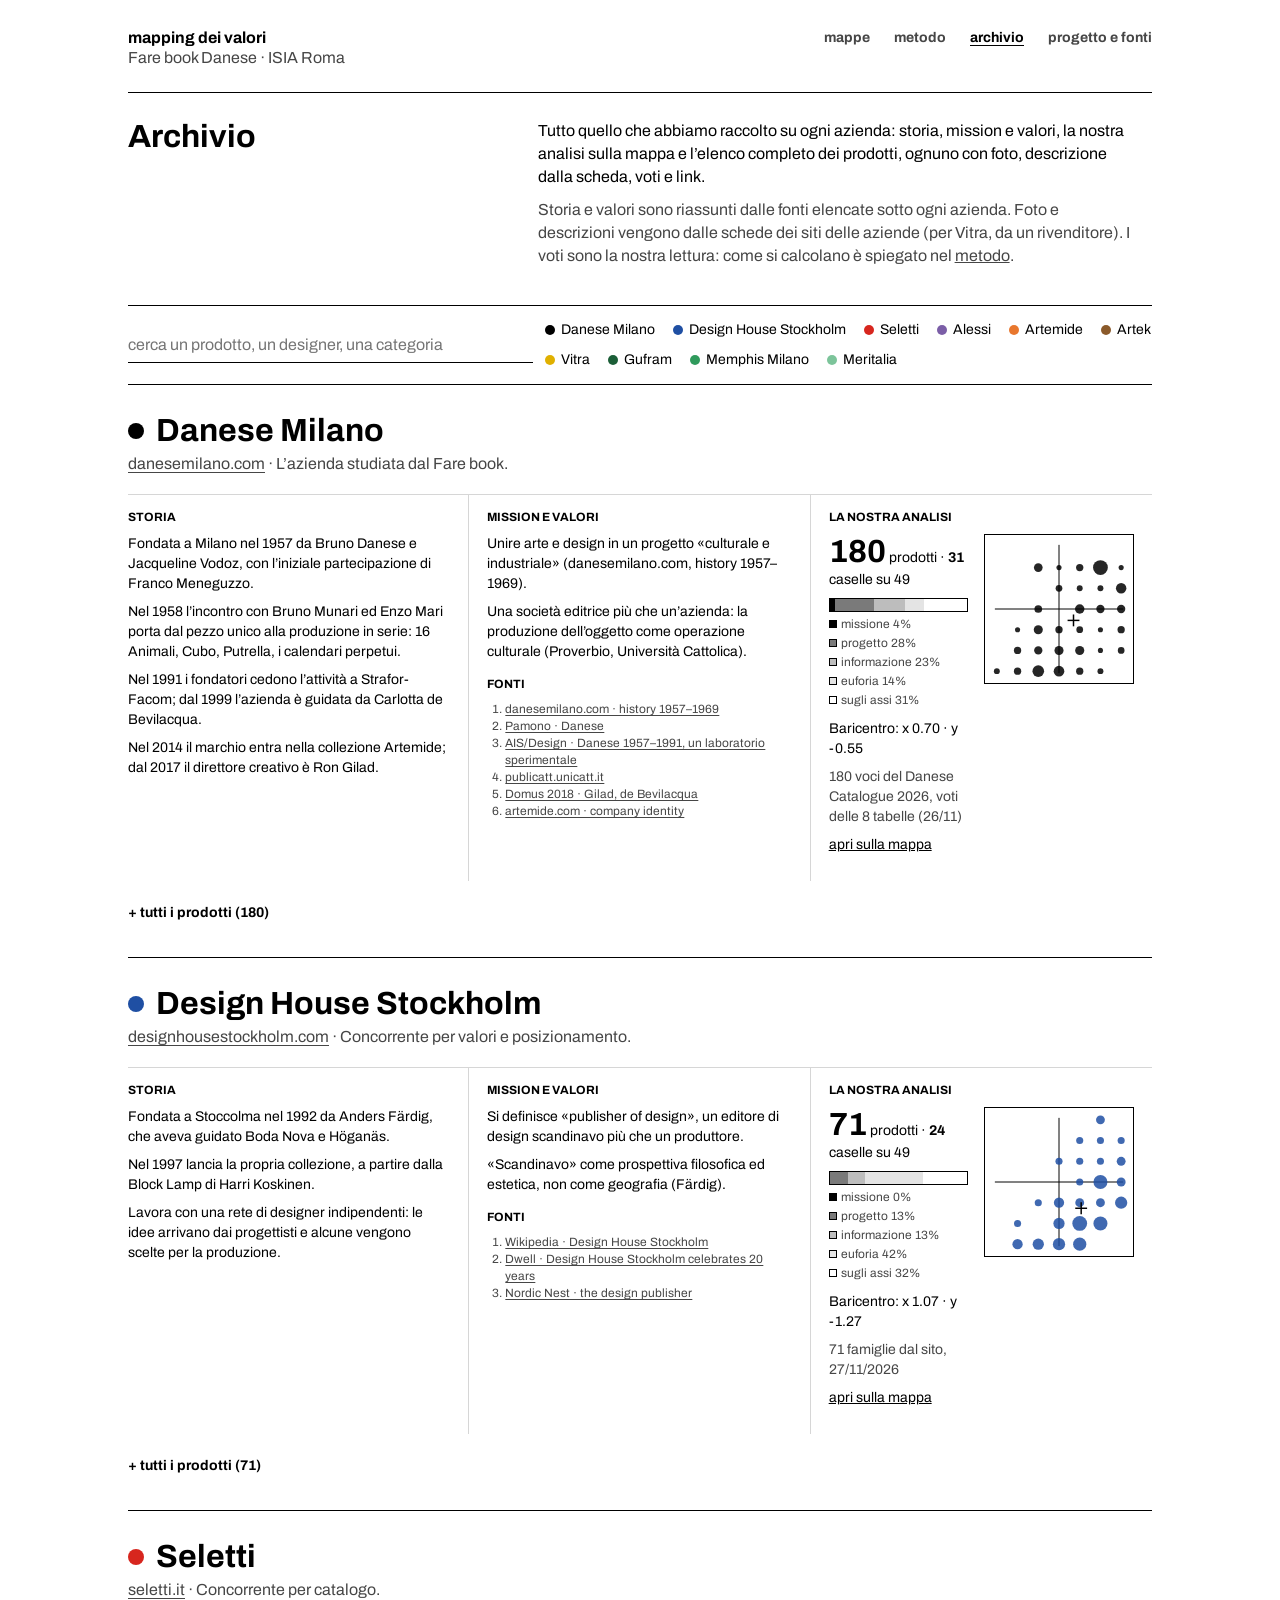
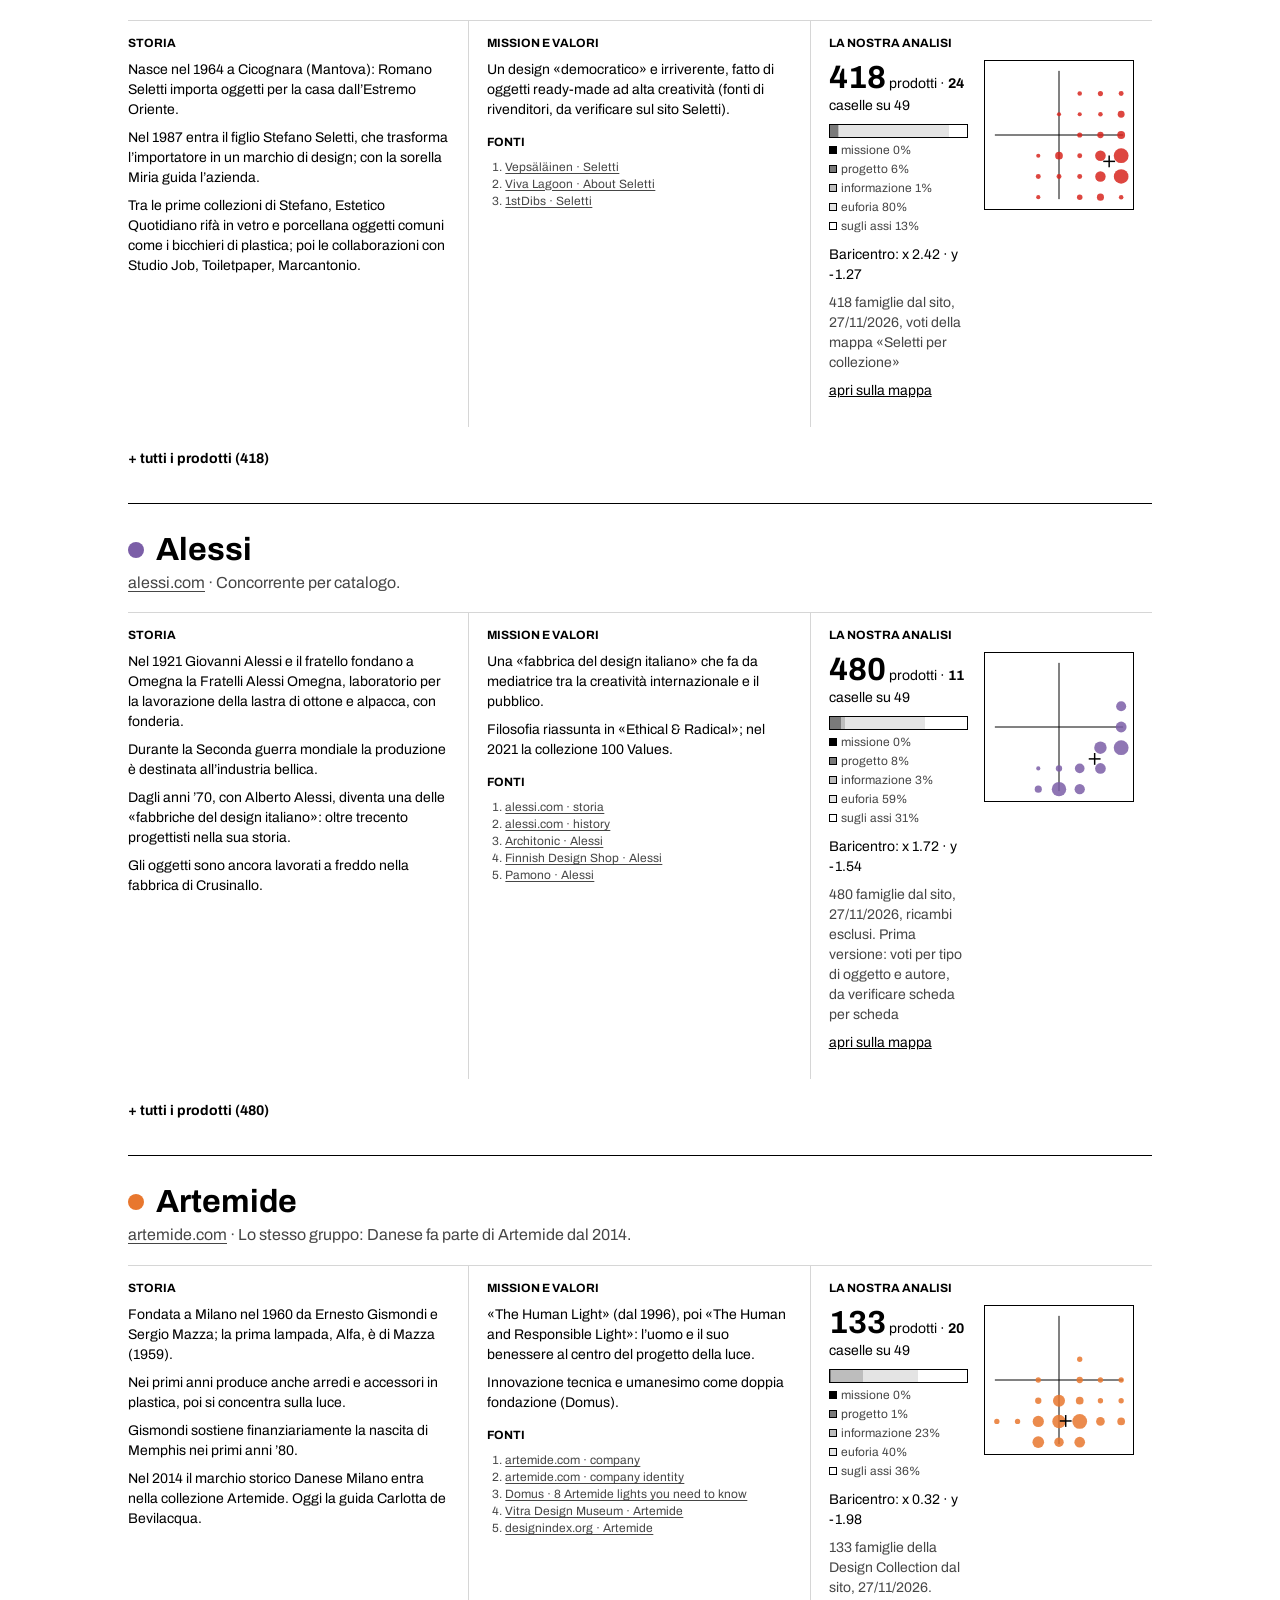
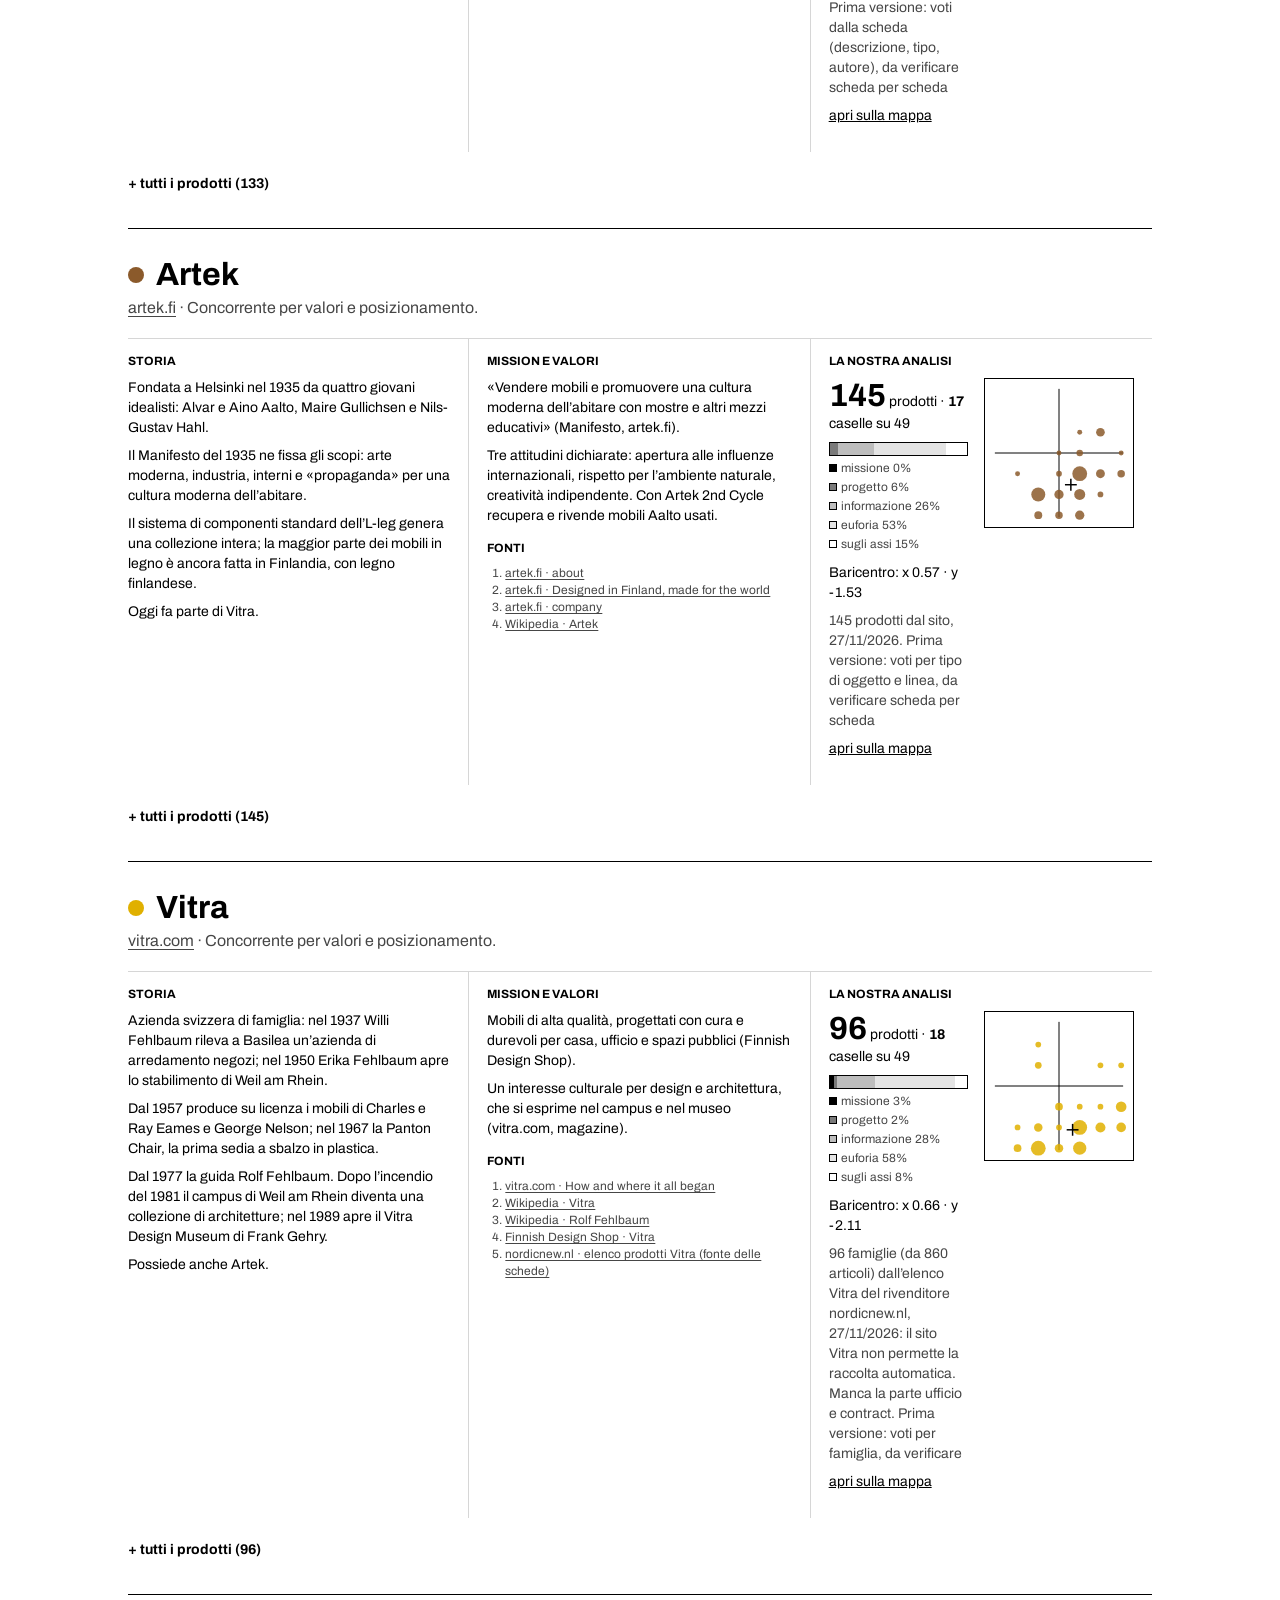
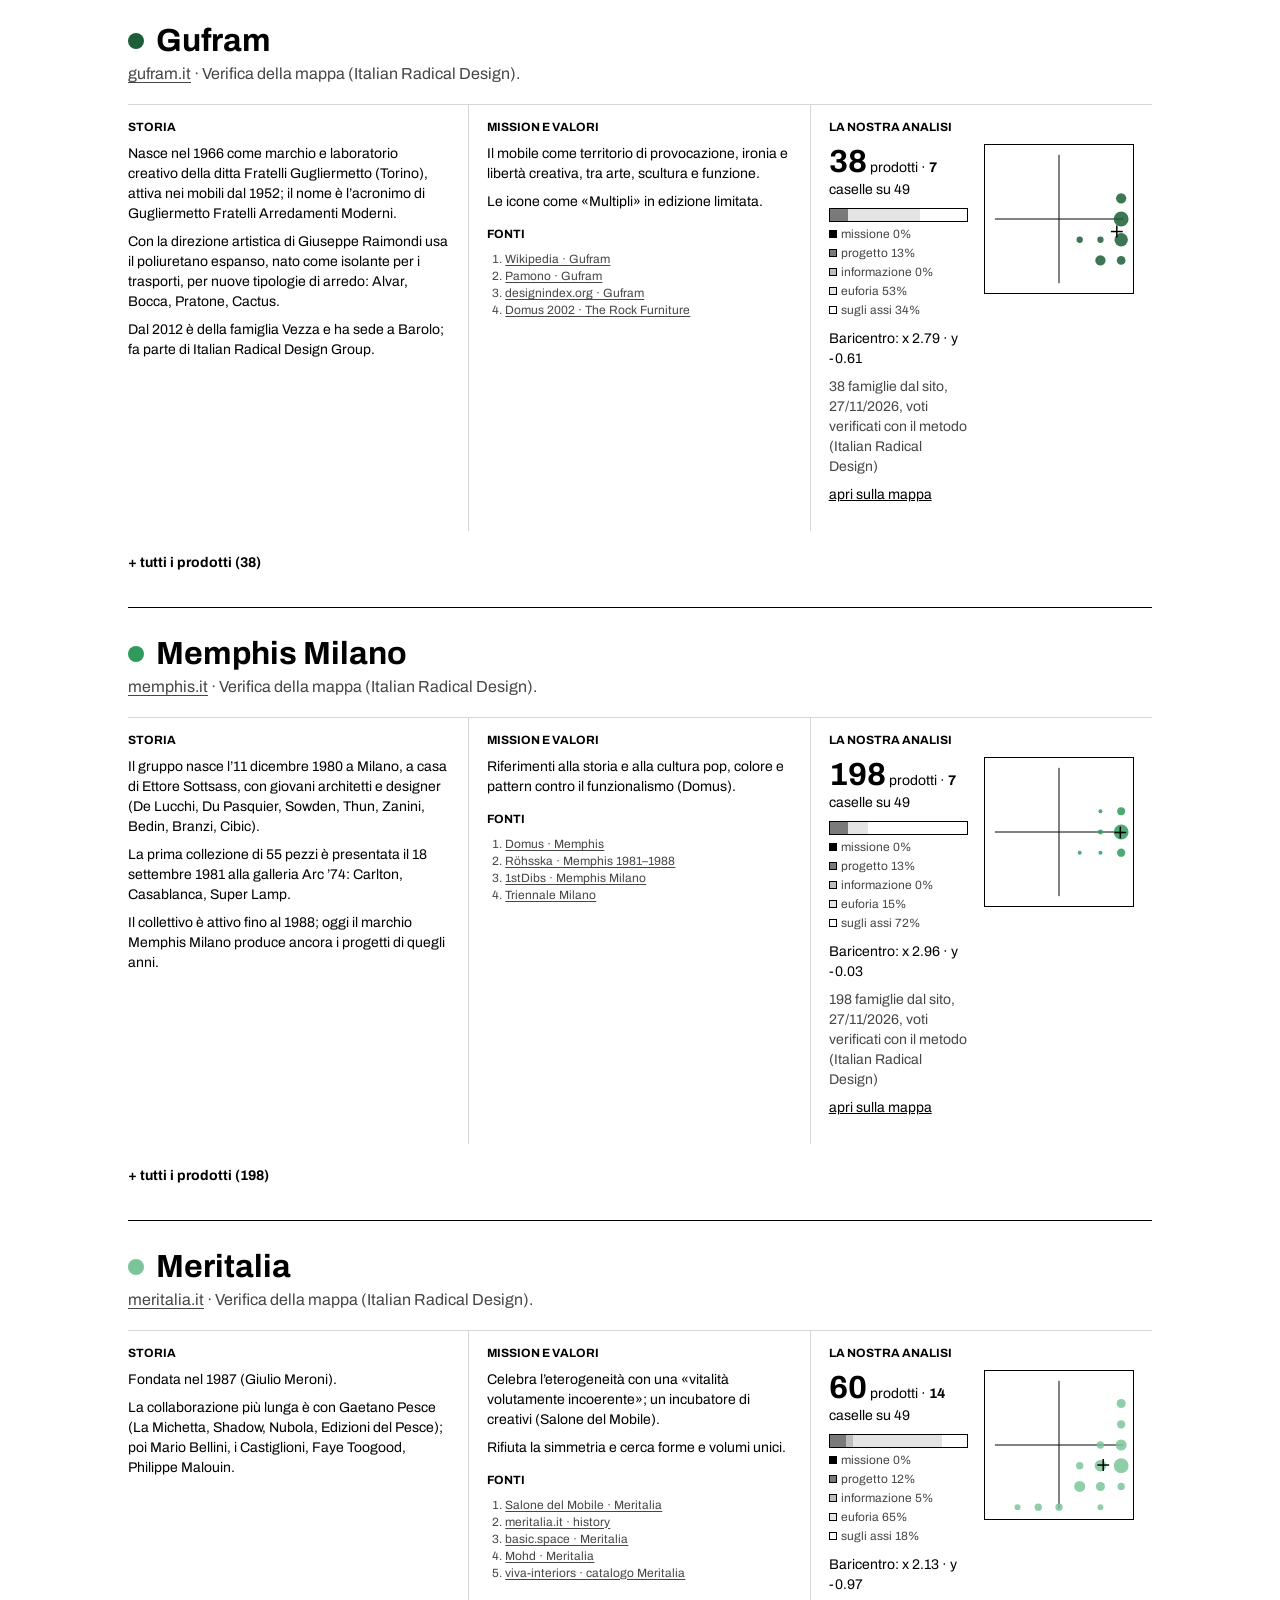
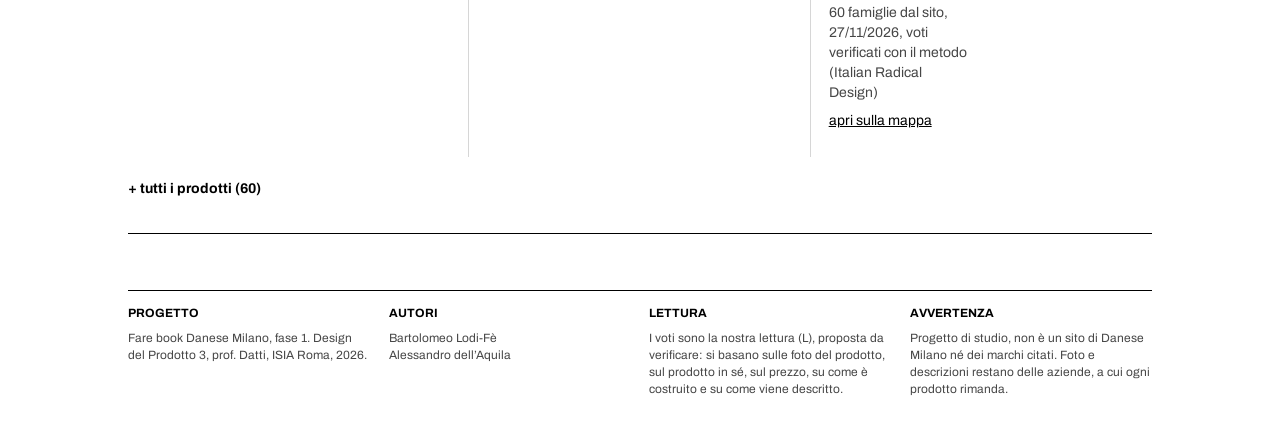
==== archivio.html @ 5b515c1f "Archivio: storia, valori, analisi e prodotti di ogni azienda; Vitra sulla mappa Co-Authored-By: Clau" ====
<!DOCTYPE html>
<html lang="it">
<head>
<meta charset="utf-8">
<meta name="viewport" content="width=device-width,initial-scale=1">
<title>archivio · mapping dei valori</title>
<link rel="preconnect" href="https://fonts.googleapis.com"><link rel="preconnect" href="https://fonts.gstatic.com" crossorigin>
<link href="https://fonts.googleapis.com/css2?family=Archivo:wght@400;700&display=swap" rel="stylesheet">
<link rel="stylesheet" href="style.css">
<style>
.lead{padding:26px 0 28px;border-bottom:1px solid var(--ink);display:grid;grid-template-columns:minmax(0,2fr) minmax(0,3fr)}
.lead h1{font:700 32px/36px Archivo,sans-serif;margin:0}
.lead p{margin:0 0 10px;font-size:16px;line-height:23px;max-width:66ch}
@media(max-width:866px){.lead{grid-template-columns:1fr;gap:12px}}
.bar{position:sticky;top:0;z-index:5;background:#fff;border-bottom:1px solid var(--ink);padding:10px 0;display:grid;grid-template-columns:minmax(0,2fr) minmax(0,3fr);align-items:center;gap:12px}
.bar input{font:400 16px/22px Archivo,sans-serif;border:0;border-bottom:1px solid var(--ink);padding:6px 0;width:100%;max-width:420px;background:none;outline:none}
.bar .row{display:flex;flex-wrap:wrap;gap:2px 18px}
.bar a{font:400 14px/20px Archivo,sans-serif;display:inline-flex;align-items:center;gap:6px;padding:4px 0}
.dot{width:10px;height:10px;border-radius:50%;display:inline-block;flex:none}
@media(max-width:866px){.bar{grid-template-columns:1fr;position:static}}
section.az{scroll-margin-top:90px;border-bottom:1px solid var(--ink);padding:28px 0 8px}
.az h2{font:700 32px/36px Archivo,sans-serif;margin:0 0 4px;display:flex;align-items:center;gap:12px}
.az h2 .dot{width:16px;height:16px}
.az .sub{color:var(--grey);margin:0 0 18px}
.az .sub a{text-decoration:underline;text-underline-offset:3px}
.cols{display:grid;grid-template-columns:repeat(3,minmax(0,1fr));border-top:1px solid var(--hair)}
.cols>div{padding:14px 18px 18px 0;border-right:1px solid var(--hair)}
.cols>div+div{padding-left:18px}.cols>div:last-child{border-right:0}
.cols h3{font:700 12px/17px Archivo,sans-serif;text-transform:uppercase;margin:0 0 8px}
.cols p{margin:0 0 8px;font-size:14px;line-height:20px}
.cols ol{margin:0;padding-left:18px;font-size:12px;line-height:17px;color:var(--grey)}
.cols ol a{text-decoration:underline;text-underline-offset:2px}
@media(max-width:866px){.cols{grid-template-columns:1fr}.cols>div{border-right:0;padding-left:0!important;border-bottom:1px solid var(--hair)}}
.ana{display:grid;grid-template-columns:minmax(0,1fr) 150px;gap:16px;align-items:start}
.qb{display:flex;height:14px;margin:6px 0 4px;border:1px solid var(--ink)}
.qb span{height:100%}
.ql{display:flex;flex-wrap:wrap;gap:2px 12px;font-size:12px;line-height:17px;color:var(--grey)}
.ql i{display:inline-block;width:8px;height:8px;margin-right:4px;vertical-align:0}
.big{font:700 32px/36px Archivo,sans-serif}
.mini{width:150px;height:150px;border:1px solid var(--ink)}
.prod{margin:14px 0 18px}
.prod summary{cursor:pointer;font:700 14px/20px Archivo,sans-serif;padding:8px 0;list-style:none}
.prod summary::-webkit-details-marker{display:none}
.prod summary::before{content:'+ ';}
.prod[open] summary::before{content:'− ';}
.cards{display:grid;grid-template-columns:repeat(4,minmax(0,1fr));gap:0;border-top:1px solid var(--ink)}
.card{border-bottom:1px solid var(--hair);border-right:1px solid var(--hair);padding:12px 12px 14px 0;display:flex;flex-direction:column;gap:6px}
.card:not(:nth-child(4n+1)){padding-left:12px}.card:nth-child(4n){border-right:0}
.card .ph{aspect-ratio:1/1;background:#f4f4f4;display:flex;align-items:center;justify-content:center;overflow:hidden}
.card .ph img{width:100%;height:100%;object-fit:contain;mix-blend-mode:multiply}
.card .ph span{font-size:12px;color:var(--light)}
.card h4{font:700 14px/18px Archivo,sans-serif;margin:2px 0 0}
.card .m{font-size:12px;line-height:16px;color:var(--grey);margin:0}
.card .d{font-size:12px;line-height:17px;margin:0}
.card .v{display:flex;gap:10px;font-size:12px;line-height:16px;margin:2px 0 0}
.card .v b{font-weight:700}
.card .q{font-size:12px;line-height:16px;margin:0}
.card a.go{font:700 12px/16px Archivo,sans-serif;text-decoration:underline;text-underline-offset:3px;margin-top:auto}
@media(max-width:1100px){.cards{grid-template-columns:repeat(3,minmax(0,1fr))}.card{padding-left:12px!important;border-right:1px solid var(--hair)!important}}
@media(max-width:592px){.cards{grid-template-columns:1fr 1fr}}
.none{padding:12px 0;color:var(--grey);font-size:14px}
</style>
</head>
<body>
<div class="wrap">
<header class="top">
 <a class="brand" href="index.html">mapping dei valori<span>Fare book Danese · ISIA Roma</span></a>
 <nav class="menu"><a href="index.html">mappe</a><a href="metodo.html">metodo</a><a href="archivio.html" aria-current="page">archivio</a><a href="progetto.html">progetto e fonti</a></nav>
</header>
<div class="lead">
 <h1>Archivio</h1>
 <div><p>Tutto quello che abbiamo raccolto su ogni azienda: storia, mission e valori, la nostra analisi sulla mappa e l’elenco completo dei prodotti, ognuno con foto, descrizione dalla scheda, voti e link.</p>
 <p class="g">Storia e valori sono riassunti dalle fonti elencate sotto ogni azienda. Foto e descrizioni vengono dalle schede dei siti delle aziende (per Vitra, da un rivenditore). I voti sono la nostra lettura: come si calcolano è spiegato nel <a href="metodo.html"><u>metodo</u></a>.</p></div>
</div>
<div class="bar"><input type="search" id="q" placeholder="cerca un prodotto, un designer, una categoria" autocomplete="off"><div class="row" id="nav"></div></div>
<main id="arch"><p class="none">Caricamento…</p></main>
<footer>
 <div><p><b>Progetto</b></p><p>Fare book Danese Milano, fase 1. Design del Prodotto 3, prof. Datti, ISIA Roma, 2026.</p></div>
 <div><p><b>Autori</b></p><p>Bartolomeo Lodi-Fè<br>Alessandro dell’Aquila</p></div>
 <div><p><b>Lettura</b></p><p>I voti sono la nostra lettura (L), proposta da verificare: si basano sulle foto del prodotto, sul prodotto in sé, sul prezzo, su come è costruito e su come viene descritto.</p></div>
 <div><p><b>Avvertenza</b></p><p>Progetto di studio, non è un sito di Danese Milano né dei marchi citati. Foto e descrizioni restano delle aziende, a cui ogni prodotto rimanda.</p></div>
</footer>
</div>
<script>
{
const $=id=>document.getElementById(id);
const esc=s=>String(s==null?'':s).replace(/[&<>"']/g,c=>({'&':'&amp;','<':'&lt;','>':'&gt;','"':'&quot;',"'":'&#39;'}[c]));
const NAME={U:'U',P:'P',C:'C',L:'L'};
const QN=['missione','progetto','informazione','euforia','sugli assi'],QC=['#000','#7a7a7a','#bdbdbd','#e4e4e4','#fff'];
const xy=v=>{const [U,P,C,L]=v.split('').map(Number);return [L-C,U-P]};
const quad=([x,y])=>y>0&&x<0?0:y>0&&x>0?1:y<0&&x<0?2:y<0&&x>0?3:4;
let B=[],A={},q='';
function mini(b){const P=v=>75+v*21;let s=`<svg class="mini" viewBox="0 0 150 150" aria-hidden="true"><line x1="10" y1="75" x2="140" y2="75" stroke="#000" stroke-width="1"/><line x1="75" y1="10" x2="75" y2="140" stroke="#000" stroke-width="1"/>`;
 const c={};b.items.forEach(it=>{const k=xy(it.v).join(',');c[k]=(c[k]||0)+1});const mx=Math.max(...Object.values(c));
 Object.entries(c).forEach(([k,n])=>{const [x,y]=k.split(',').map(Number);s+=`<circle cx="${P(x)}" cy="${P(-y)}" r="${(1.5+6*Math.sqrt(n/mx)).toFixed(1)}" fill="${b.col}" fill-opacity=".85"/>`});
 const m=b.items.reduce((a,it)=>{const p=xy(it.v);return [a[0]+p[0],a[1]+p[1]]},[0,0]).map(v=>v/b.items.length);
 s+=`<g stroke="#000" stroke-width="1.5"><line x1="${P(m[0])-6}" y1="${P(-m[1])}" x2="${P(m[0])+6}" y2="${P(-m[1])}"/><line x1="${P(m[0])}" y1="${P(-m[1])-6}" x2="${P(m[0])}" y2="${P(-m[1])+6}"/></g></svg>`;return s}
function analysis(b){const n=b.items.length,cnt=[0,0,0,0,0],cells=new Set();let sx=0,sy=0;
 b.items.forEach(it=>{const p=xy(it.v);cnt[quad(p)]++;cells.add(p.join(','));sx+=p[0];sy+=p[1]});
 const pc=cnt.map(c=>Math.round(100*c/n));
 return `<div class="ana"><div><p><span class="big">${n}</span> prodotti · <b>${cells.size}</b> caselle su 49</p>
 <div class="qb">${pc.map((p,i)=>p?`<span style="width:${p}%;background:${QC[i]}" title="${QN[i]} ${p}%"></span>`:'').join('')}</div>
 <div class="ql">${pc.map((p,i)=>`<span><i style="background:${QC[i]};border:1px solid #000"></i>${QN[i]} ${p}%</span>`).join('')}</div>
 <p style="margin-top:10px">Baricentro: x ${(sx/n).toFixed(2)} · y ${(sy/n).toFixed(2)}</p>
 <p class="g">${esc(b.note)}</p>
 <p><a href="index.html#${b.id}"><u>apri sulla mappa</u></a></p></div>${mini(b)}</div>`}
function card(it,b){const v=it.v.split('').map(Number),p=xy(it.v);
 return `<article class="card"><div class="ph">${it.p?`<img src="${esc(it.p)}" alt="${esc(it.n)}" loading="lazy" referrerpolicy="no-referrer">`:'<span>foto non disponibile</span>'}</div>
 <h4>${esc(it.n)}</h4><p class="m">${esc(it.i||'')}</p>${it.d?`<p class="d">${esc(it.d)}</p>`:''}
 <p class="v">${'UPCL'.split('').map((k,i)=>`<span>${k} <b>${v[i]}</b></span>`).join('')}</p>
 <p class="q">x ${p[0]>0?'+':''}${p[0]} · y ${p[1]>0?'+':''}${p[1]} · <b>${QN[quad(p)]}</b></p>
 ${it.u?`<a class="go" href="${esc(it.u)}" target="_blank" rel="noopener">${it.s?'cerca sul sito':'scheda su '+esc(it.src||b.site)} ↗</a>`:''}</article>`}
const match=(it,b)=>!q||(it.n+' '+(it.i||'')+' '+(it.d||'')+' '+Object.values(it.g||{}).flat().join(' ')+' '+b.name).toLowerCase().includes(q);
function render(){
 $('arch').innerHTML=B.map(b=>{const a=A[b.id]||{};const its=b.items.filter(it=>match(it,b)).sort((x,y)=>x.n.localeCompare(y.n));
  if(q&&!its.length)return '';
  return `<section class="az" id="a-${b.id}"><h2><span class="dot" style="background:${b.col}"></span>${esc(b.name)}</h2>
  <p class="sub"><a href="https://${esc(b.site)}" target="_blank" rel="noopener">${esc(b.site)}</a> · ${esc(a.perche||'')}</p>
  ${q?'':`<div class="cols"><div><h3>Storia</h3>${(a.storia||[]).map(s=>`<p>${esc(s)}</p>`).join('')}</div>
  <div><h3>Mission e valori</h3>${(a.valori||[]).map(s=>`<p>${esc(s)}</p>`).join('')}<h3 style="margin-top:14px">Fonti</h3><ol>${(a.fonti||[]).map(([t,u])=>`<li><a href="${esc(u)}" target="_blank" rel="noopener">${esc(t)}</a></li>`).join('')}</ol></div>
  <div><h3>La nostra analisi</h3>${analysis(b)}</div></div>`}
  <details class="prod"${q?' open':''}><summary>${q?its.length+' prodotti trovati':'tutti i prodotti ('+its.length+')'}</summary><div class="cards">${its.map(it=>card(it,b)).join('')}</div></details></section>`}).join('')||'<p class="none">Nessun prodotto trovato.</p>';
}
fetch('data.json',{cache:'no-cache'}).then(r=>r.json()).then(d=>{B=d;return fetch('aziende.json',{cache:'no-cache'}).then(r=>r.json())}).then(a=>{A=a;
 $('nav').innerHTML=B.map(b=>`<a href="#a-${b.id}"><span class="dot" style="background:${b.col}"></span>${esc(b.name)}</a>`).join('');render();
 if(location.hash){const e=document.querySelector(location.hash);if(e)e.scrollIntoView()}}).catch(()=>{$('arch').innerHTML='<p class="none">Dati non caricati.</p>'});
let t=0;$('q').addEventListener('input',e=>{clearTimeout(t);t=setTimeout(()=>{q=e.target.value.trim().toLowerCase();render()},200)});
}
</script>
</body>
</html>
---- style.css ----
/* Linee guida del Fare book (03 Identita, design system Danese):
   bianco come unico fondo, nero pieno, grigio sito #464646 per i dati secondari;
   Archivo Regular e Bold, nessuna spaziatura tra le lettere; filetti 1px, raggio 0, nessuna ombra;
   contenitore all'80% della finestra; menu e categorie in minuscolo; azioni scritte come parole. */
:root{--ink:#000;--grey:#464646;--light:#9a9a9a;--hair:#d6d6d6;color-scheme:light}
*{box-sizing:border-box;min-width:0}
html{-webkit-text-size-adjust:100%;scroll-padding-top:20px}
body{margin:0;background:#fff;color:var(--ink);font:400 16px/22.86px Archivo,Helvetica,Arial,sans-serif;overflow-x:clip}
a{color:inherit;text-decoration:none}
a:hover{text-decoration:underline;text-underline-offset:3px;text-decoration-thickness:1px}
:focus-visible{outline:1px solid #000;outline-offset:3px}
.wrap{width:80%;margin:0 auto}
@media(max-width:866px){.wrap{width:auto;margin:0 16px}}
header.top{display:flex;justify-content:space-between;align-items:flex-start;gap:24px;padding:28px 0 24px;border-bottom:1px solid var(--ink)}
.brand{font-weight:700;font-size:16px;line-height:20px}
.brand span{display:block;font-weight:400;color:var(--grey)}
nav.menu{display:flex;flex-wrap:wrap;gap:4px 24px;font:700 14px/20px Archivo,sans-serif}
nav.menu a{color:var(--grey)}
nav.menu a[aria-current=page]{color:var(--ink);text-decoration:underline;text-underline-offset:3px;text-decoration-thickness:1px}
.lab{font:700 12px/17px Archivo,sans-serif;text-transform:uppercase;margin:0 0 6px}
.g{color:var(--grey)}
.words{display:flex;flex-wrap:wrap;gap:6px 22px}
.word{font:400 16px/22px Archivo,sans-serif;background:none;border:0;padding:6px 0;cursor:pointer;color:var(--light);display:inline-flex;align-items:center;gap:8px;min-height:36px}
.word:hover{color:var(--ink)}
.word[aria-pressed=true]{color:var(--ink);font-weight:700}
.word .dot{width:10px;height:10px;border-radius:50%;flex:none}
.word[aria-pressed=false] .dot{opacity:.25}
.act{font:700 14px/20px Archivo,sans-serif;background:none;border:0;padding:6px 0;cursor:pointer;color:var(--ink);min-height:36px}
.act:hover{text-decoration:underline;text-underline-offset:3px}
footer{border-top:1px solid var(--ink);margin-top:56px;padding:14px 0 40px;display:grid;grid-template-columns:repeat(4,minmax(0,1fr));gap:0 18px;font-size:12px;line-height:17px;color:var(--grey)}
footer b{color:var(--ink);text-transform:uppercase}
footer p{margin:0 0 8px}
@media(max-width:866px){footer{grid-template-columns:1fr 1fr}}
@media(max-width:592px){footer{grid-template-columns:1fr}}
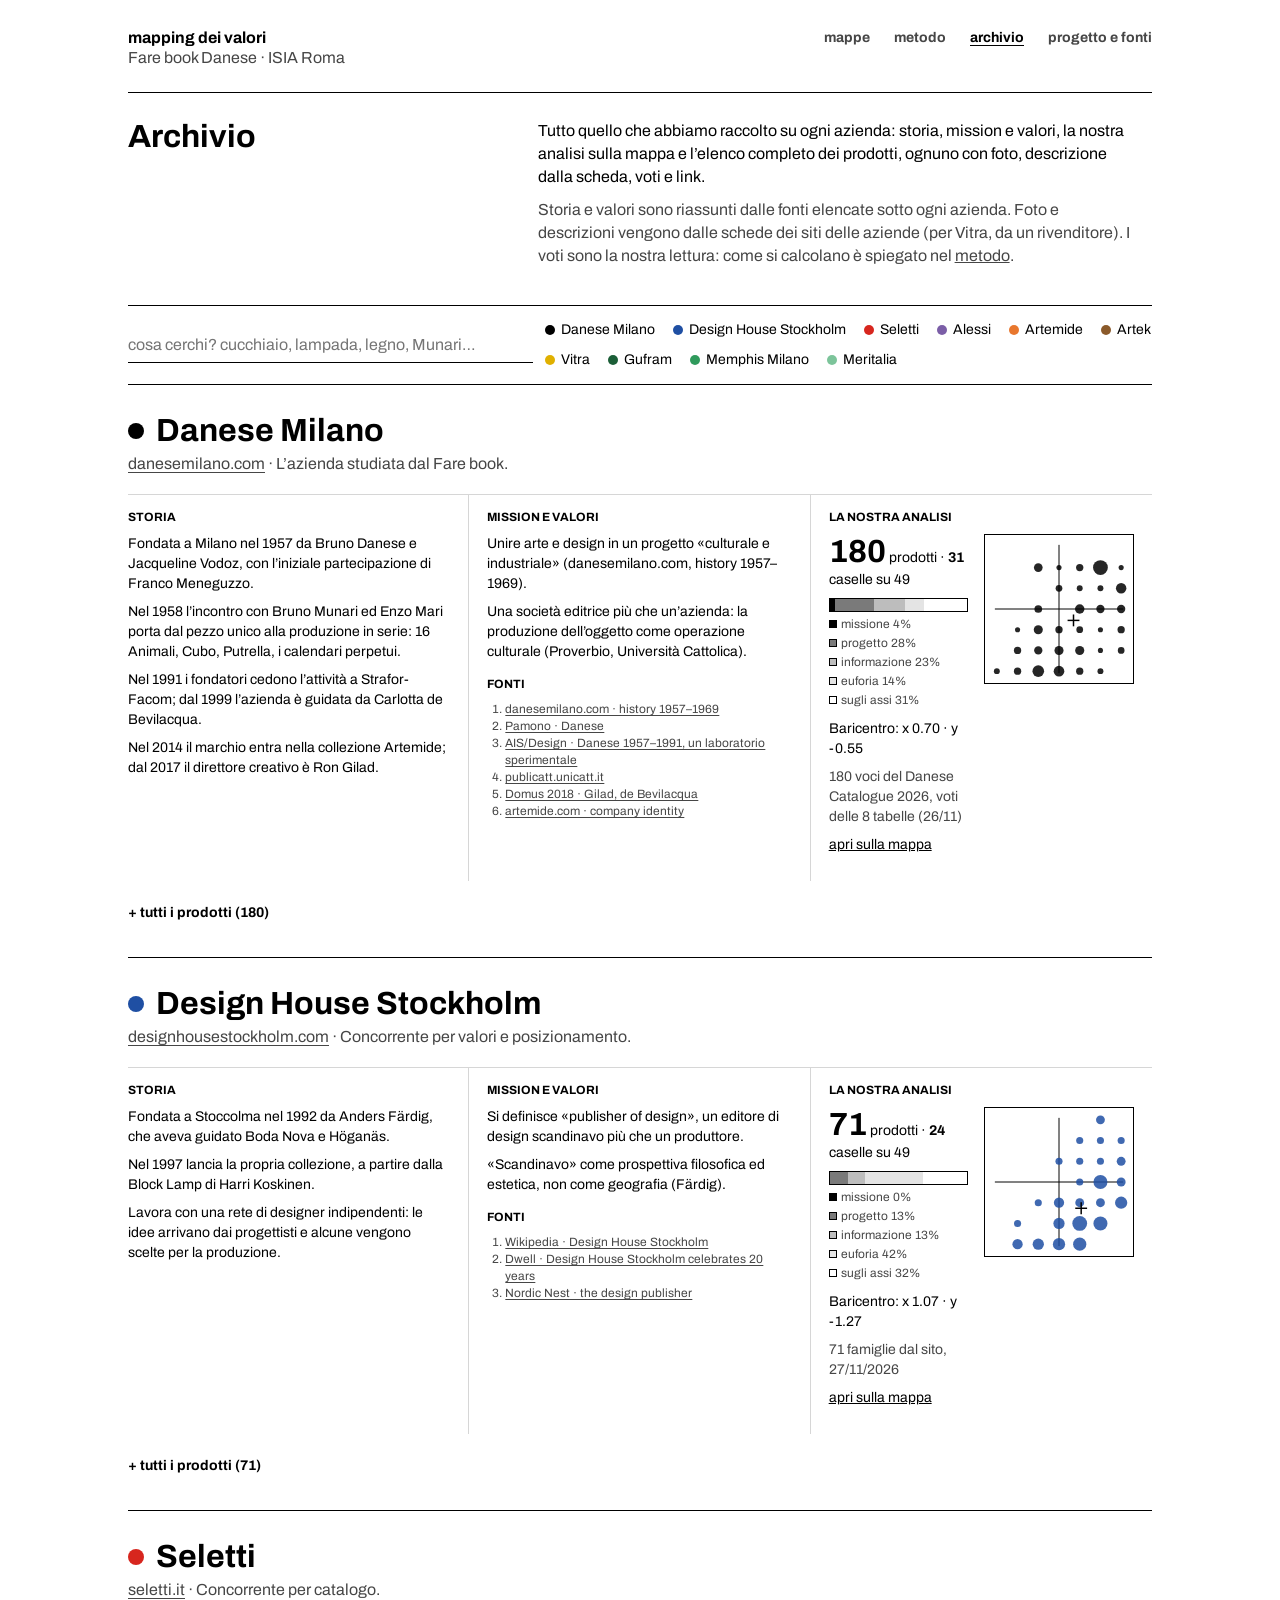
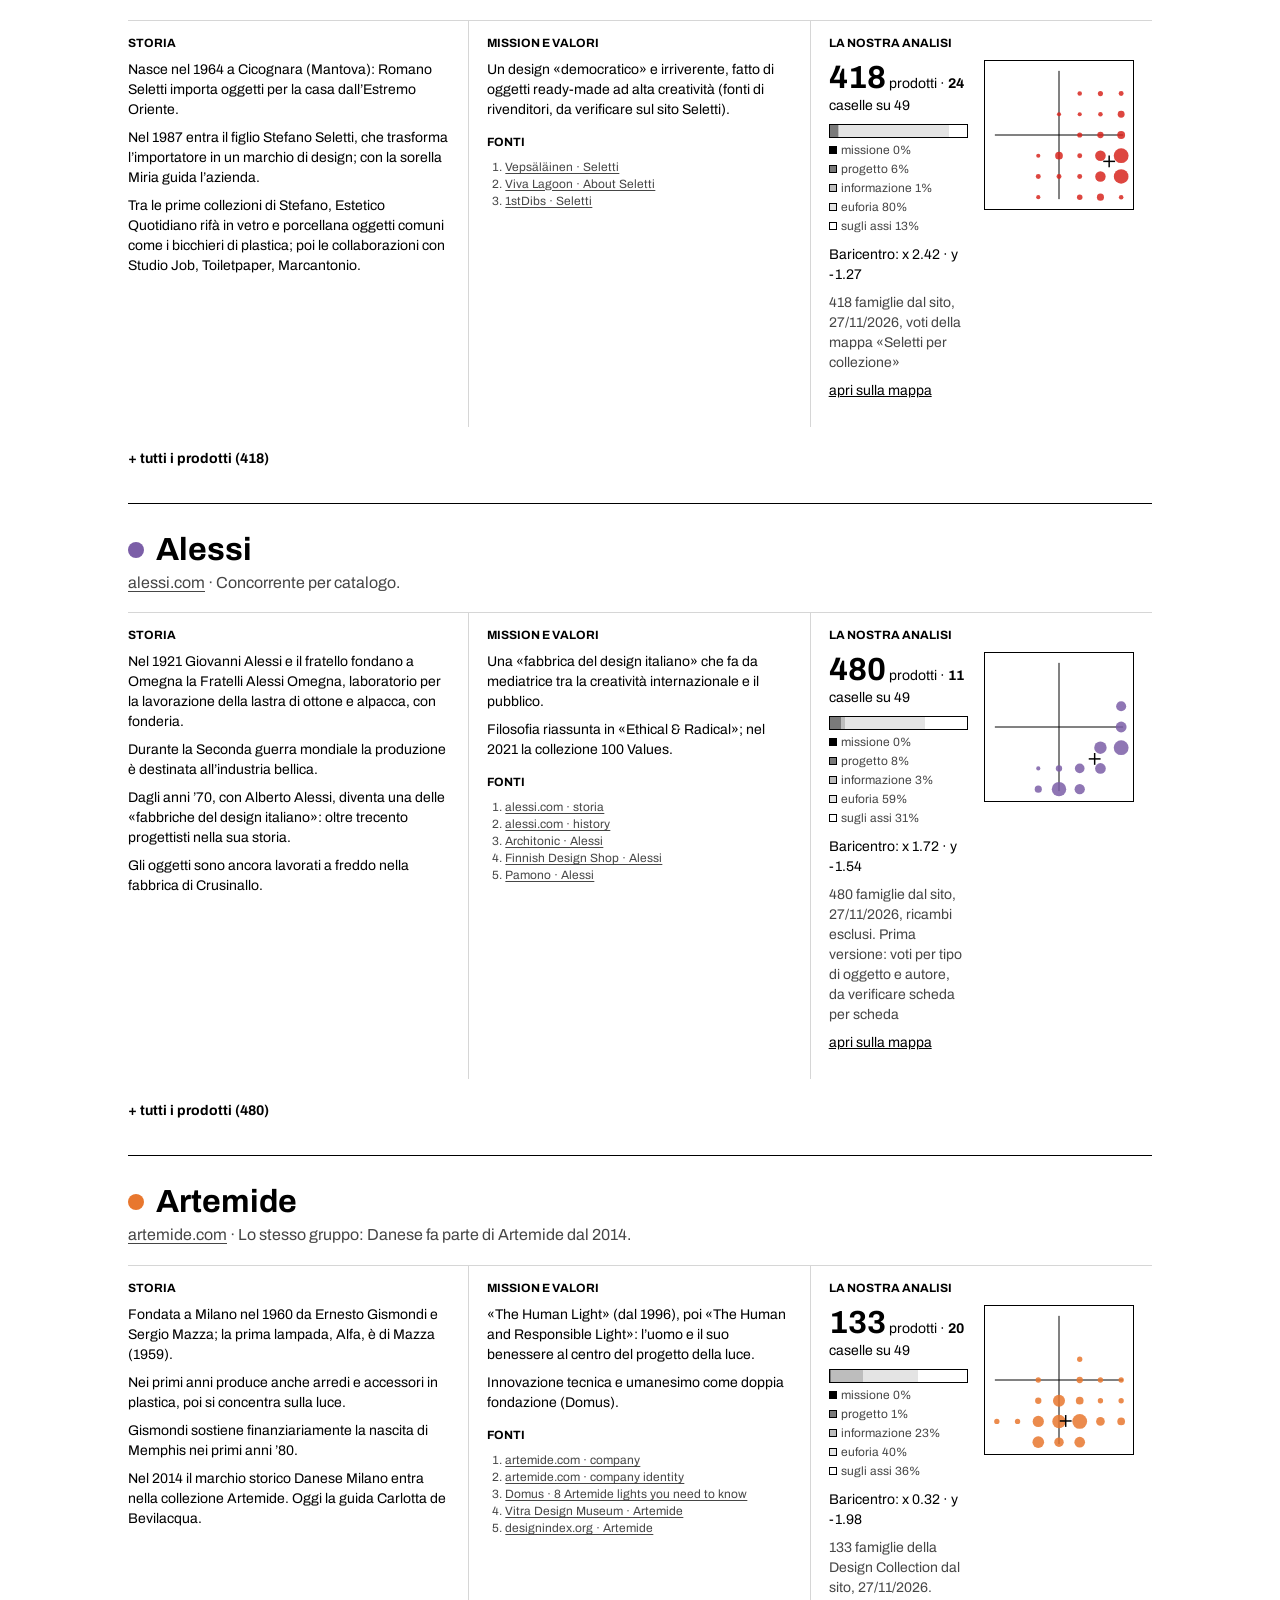
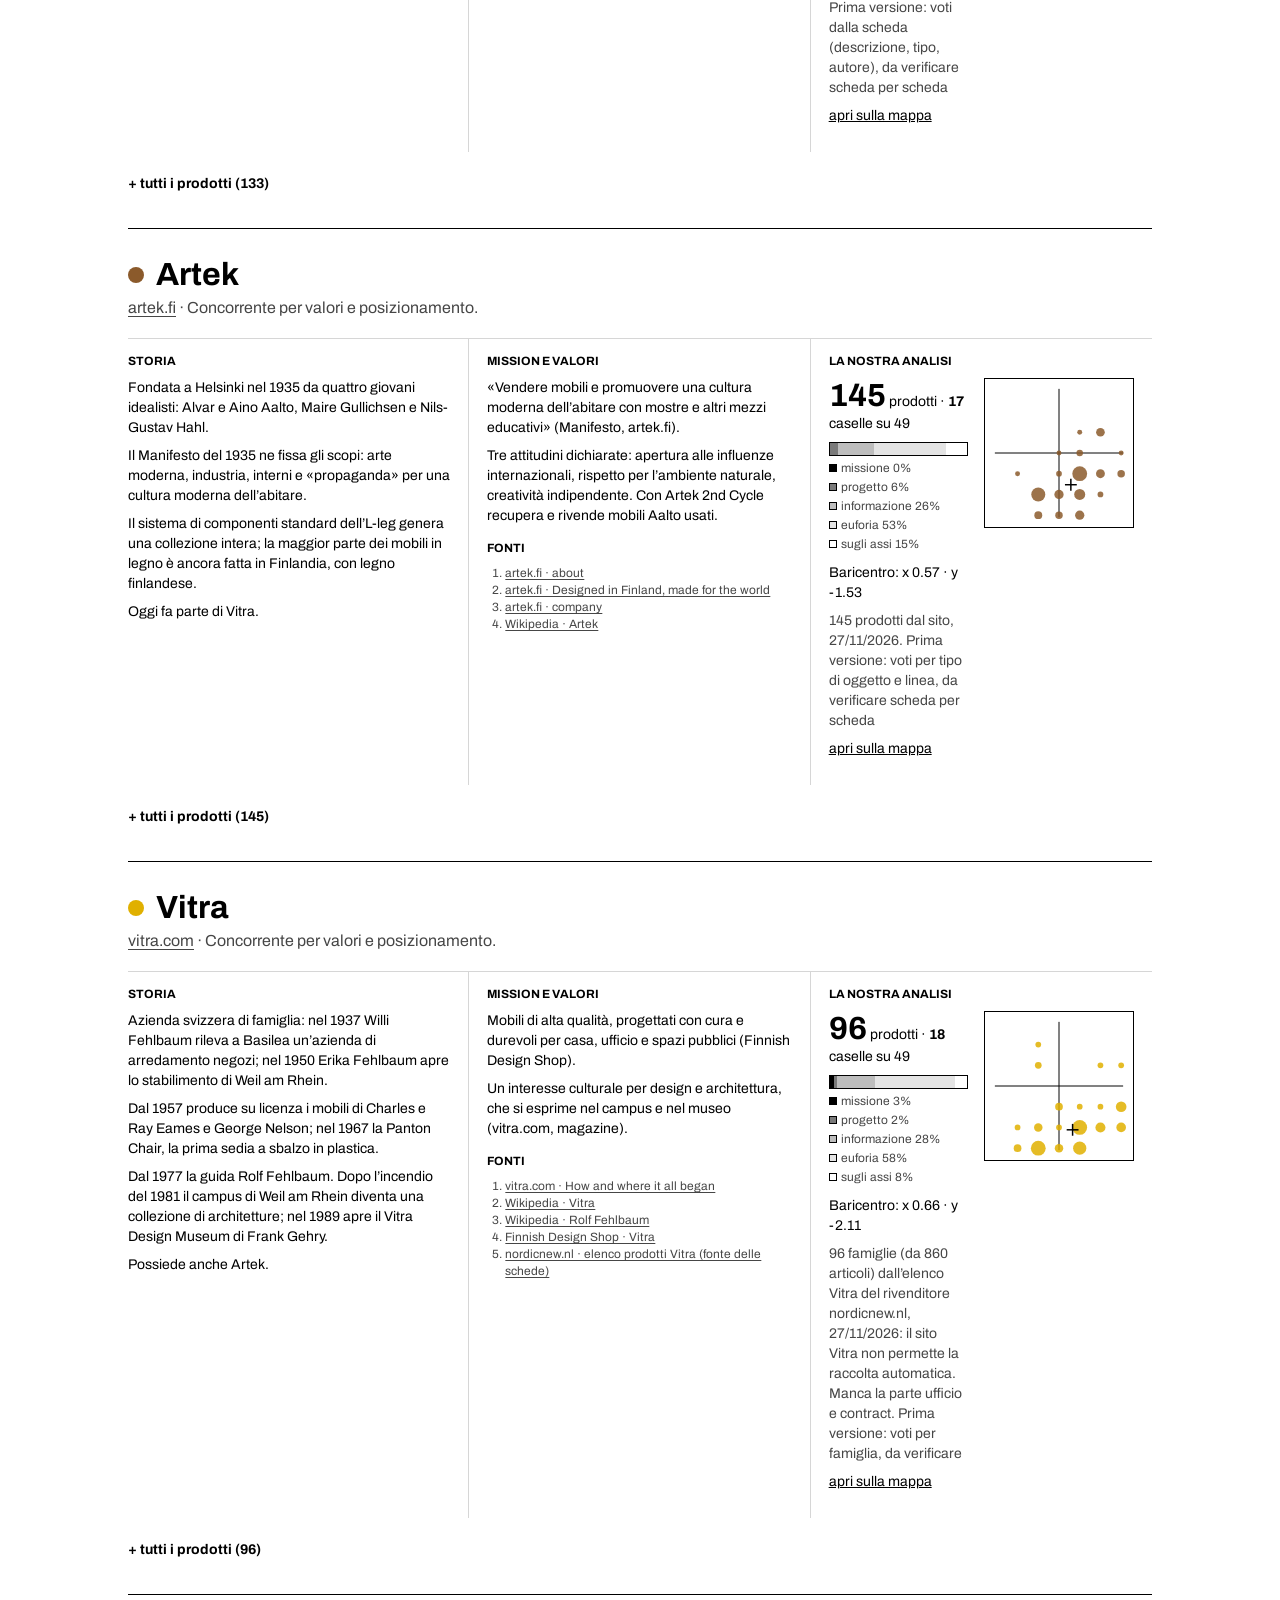
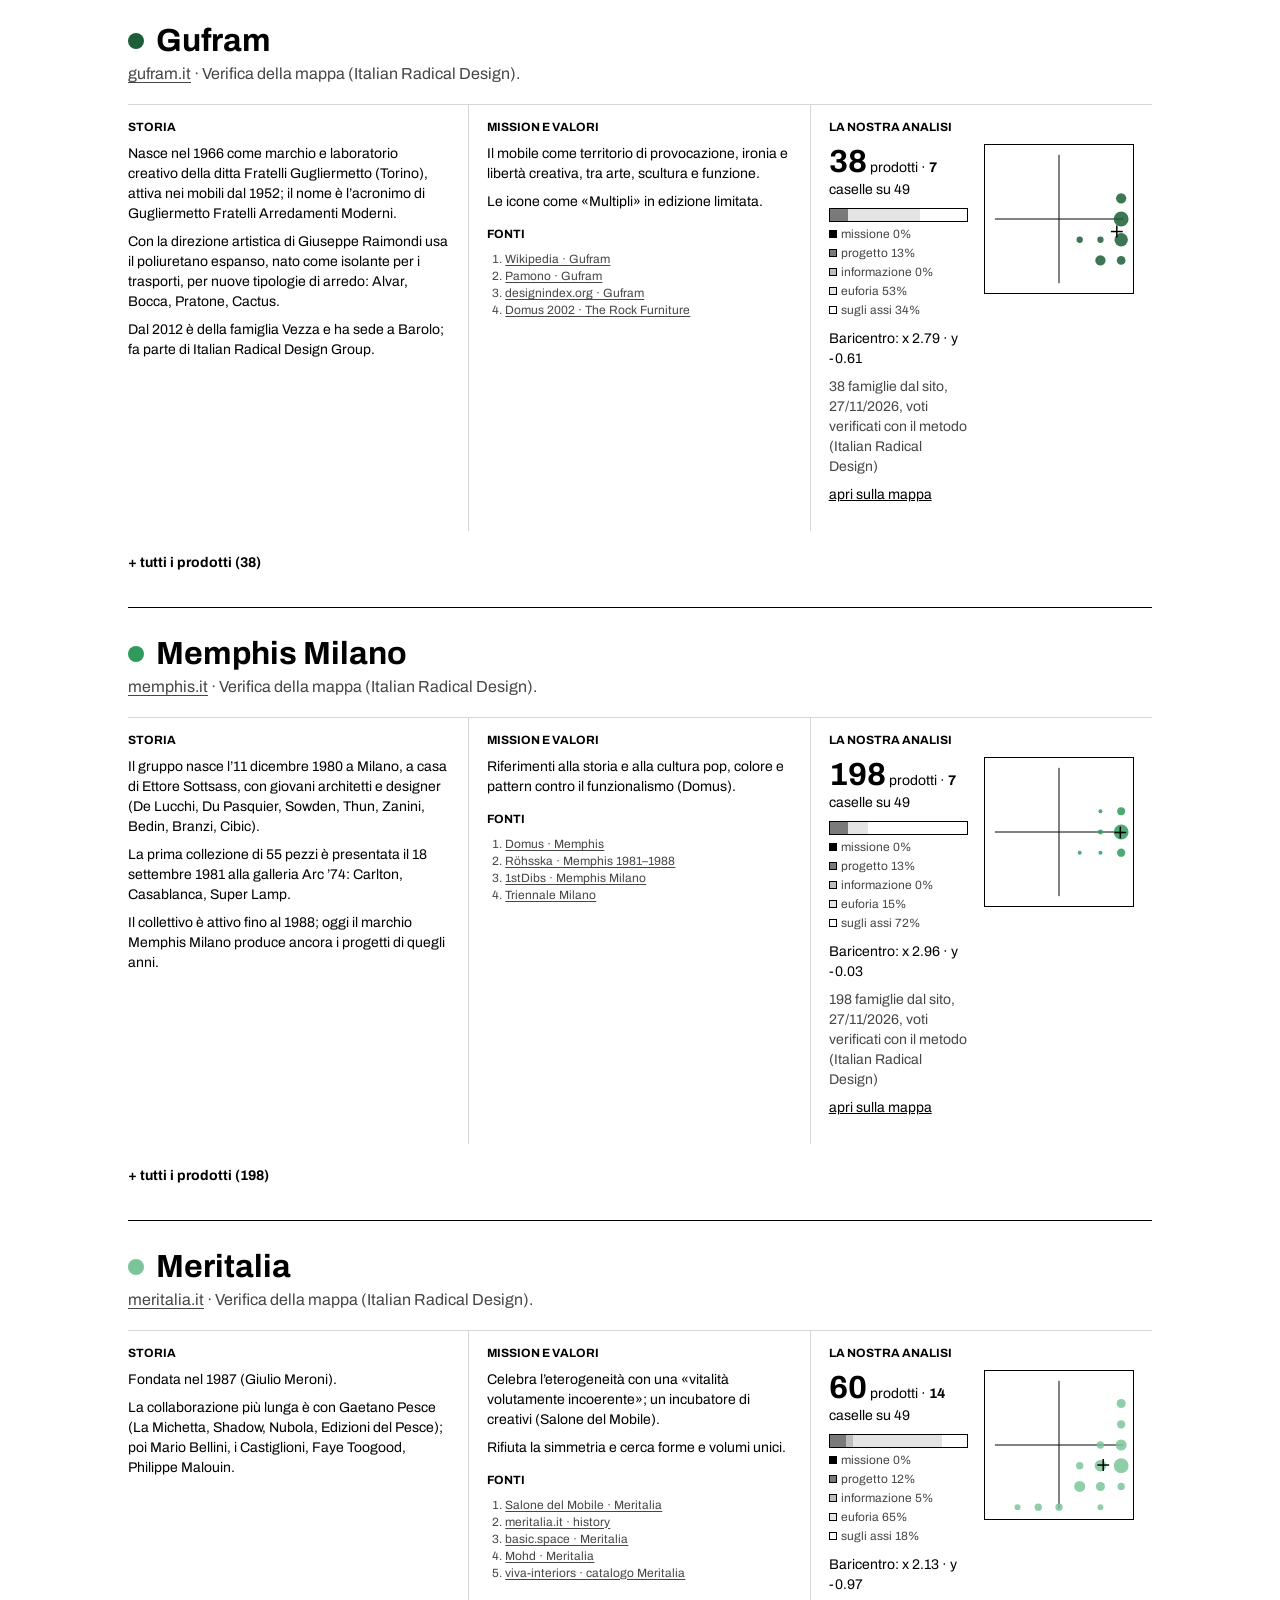
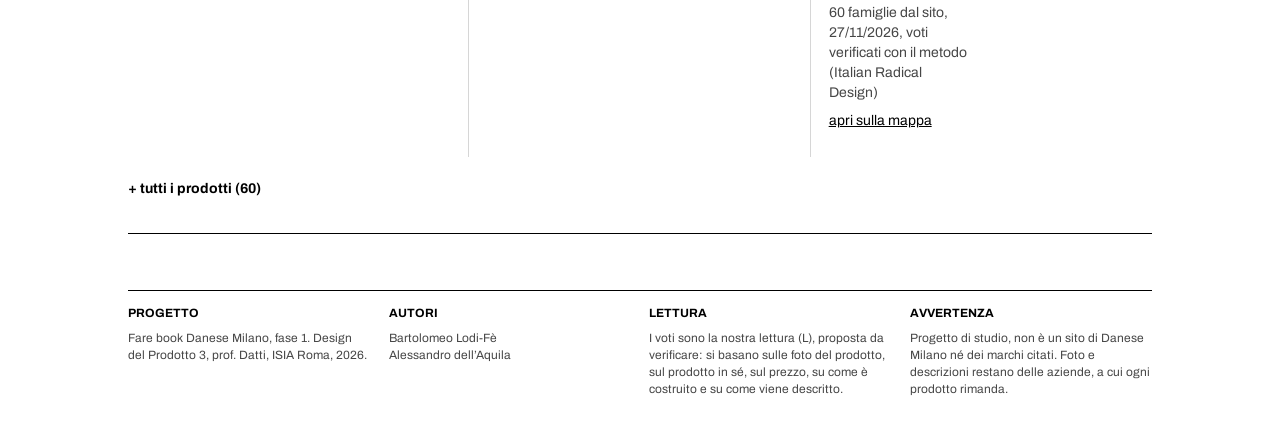
==== commit e2222b15: "Ricerca intelligente: italiano/inglese, plurali, sinonimi Co-Authored-By: Claude Opus 5.5 <noreply@a" ====
--- a/archivio.html
+++ b/archivio.html
@@ -72,7 +72,7 @@
  <div><p>Tutto quello che abbiamo raccolto su ogni azienda: storia, mission e valori, la nostra analisi sulla mappa e l’elenco completo dei prodotti, ognuno con foto, descrizione dalla scheda, voti e link.</p>
  <p class="g">Storia e valori sono riassunti dalle fonti elencate sotto ogni azienda. Foto e descrizioni vengono dalle schede dei siti delle aziende (per Vitra, da un rivenditore). I voti sono la nostra lettura: come si calcolano è spiegato nel <a href="metodo.html"><u>metodo</u></a>.</p></div>
 </div>
-<div class="bar"><input type="search" id="q" placeholder="cerca un prodotto, un designer, una categoria" autocomplete="off"><div class="row" id="nav"></div></div>
+<div class="bar"><input type="search" id="q" placeholder="cosa cerchi? cucchiaio, lampada, legno, Munari…" autocomplete="off"><div class="row" id="nav"></div></div>
 <main id="arch"><p class="none">Caricamento…</p></main>
 <footer>
  <div><p><b>Progetto</b></p><p>Fare book Danese Milano, fase 1. Design del Prodotto 3, prof. Datti, ISIA Roma, 2026.</p></div>
@@ -81,6 +81,7 @@
  <div><p><b>Avvertenza</b></p><p>Progetto di studio, non è un sito di Danese Milano né dei marchi citati. Foto e descrizioni restano delle aziende, a cui ogni prodotto rimanda.</p></div>
 </footer>
 </div>
+<script src="search.js"></script>
 <script>
 {
 const $=id=>document.getElementById(id);
@@ -110,7 +111,7 @@
  <p class="v">${'UPCL'.split('').map((k,i)=>`<span>${k} <b>${v[i]}</b></span>`).join('')}</p>
  <p class="q">x ${p[0]>0?'+':''}${p[0]} · y ${p[1]>0?'+':''}${p[1]} · <b>${QN[quad(p)]}</b></p>
  ${it.u?`<a class="go" href="${esc(it.u)}" target="_blank" rel="noopener">${it.s?'cerca sul sito':'scheda su '+esc(it.src||b.site)} ↗</a>`:''}</article>`}
-const match=(it,b)=>!q||(it.n+' '+(it.i||'')+' '+(it.d||'')+' '+Object.values(it.g||{}).flat().join(' ')+' '+b.name).toLowerCase().includes(q);
+let QP=[];const match=(it,b)=>!q||SMART.test(QP,it.n+' '+(it.i||'')+' '+(it.d||'')+' '+Object.values(it.g||{}).flat().join(' ')+' '+b.name);
 function render(){
  $('arch').innerHTML=B.map(b=>{const a=A[b.id]||{};const its=b.items.filter(it=>match(it,b)).sort((x,y)=>x.n.localeCompare(y.n));
   if(q&&!its.length)return '';
@@ -124,7 +125,7 @@
 fetch('data.json',{cache:'no-cache'}).then(r=>r.json()).then(d=>{B=d;return fetch('aziende.json',{cache:'no-cache'}).then(r=>r.json())}).then(a=>{A=a;
  $('nav').innerHTML=B.map(b=>`<a href="#a-${b.id}"><span class="dot" style="background:${b.col}"></span>${esc(b.name)}</a>`).join('');render();
  if(location.hash){const e=document.querySelector(location.hash);if(e)e.scrollIntoView()}}).catch(()=>{$('arch').innerHTML='<p class="none">Dati non caricati.</p>'});
-let t=0;$('q').addEventListener('input',e=>{clearTimeout(t);t=setTimeout(()=>{q=e.target.value.trim().toLowerCase();render()},200)});
+let t=0;$('q').addEventListener('input',e=>{clearTimeout(t);t=setTimeout(()=>{q=e.target.value.trim().toLowerCase();QP=SMART.compile(q);render()},200)});
 }
 </script>
 </body>
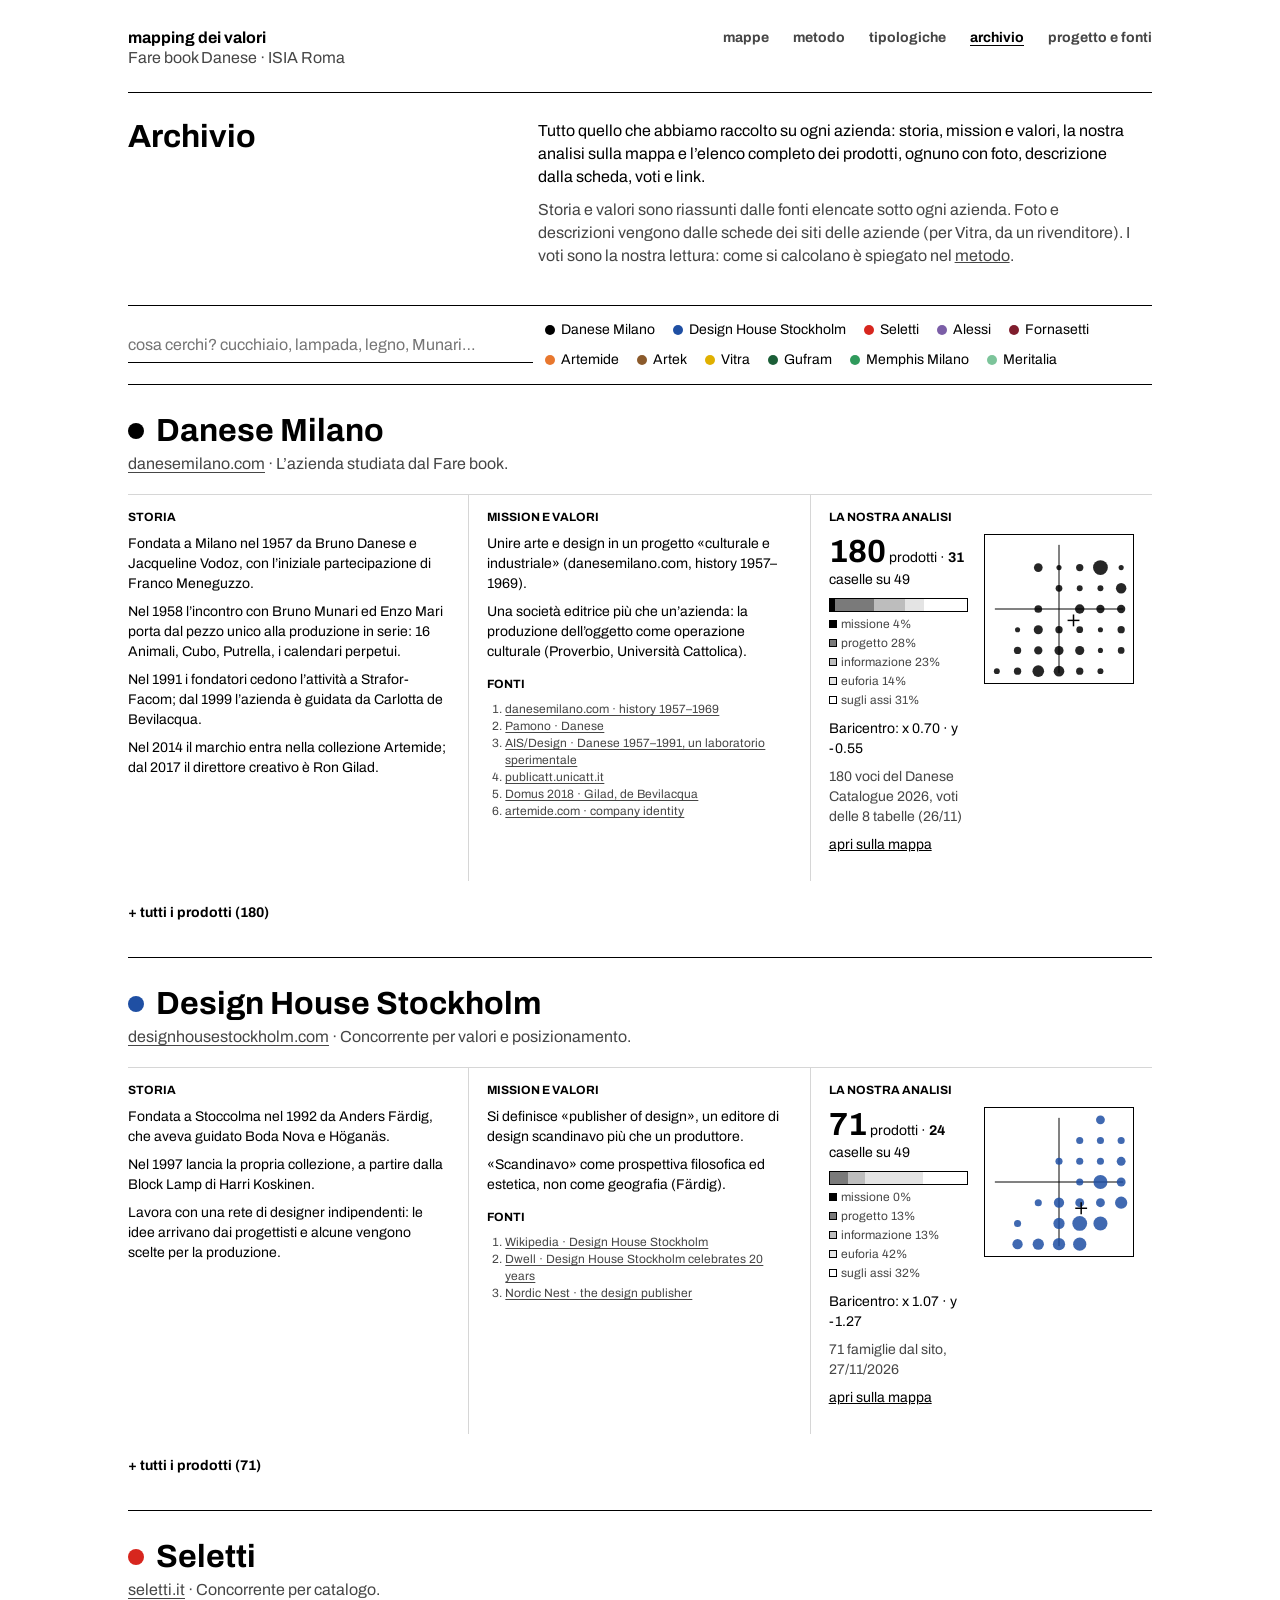
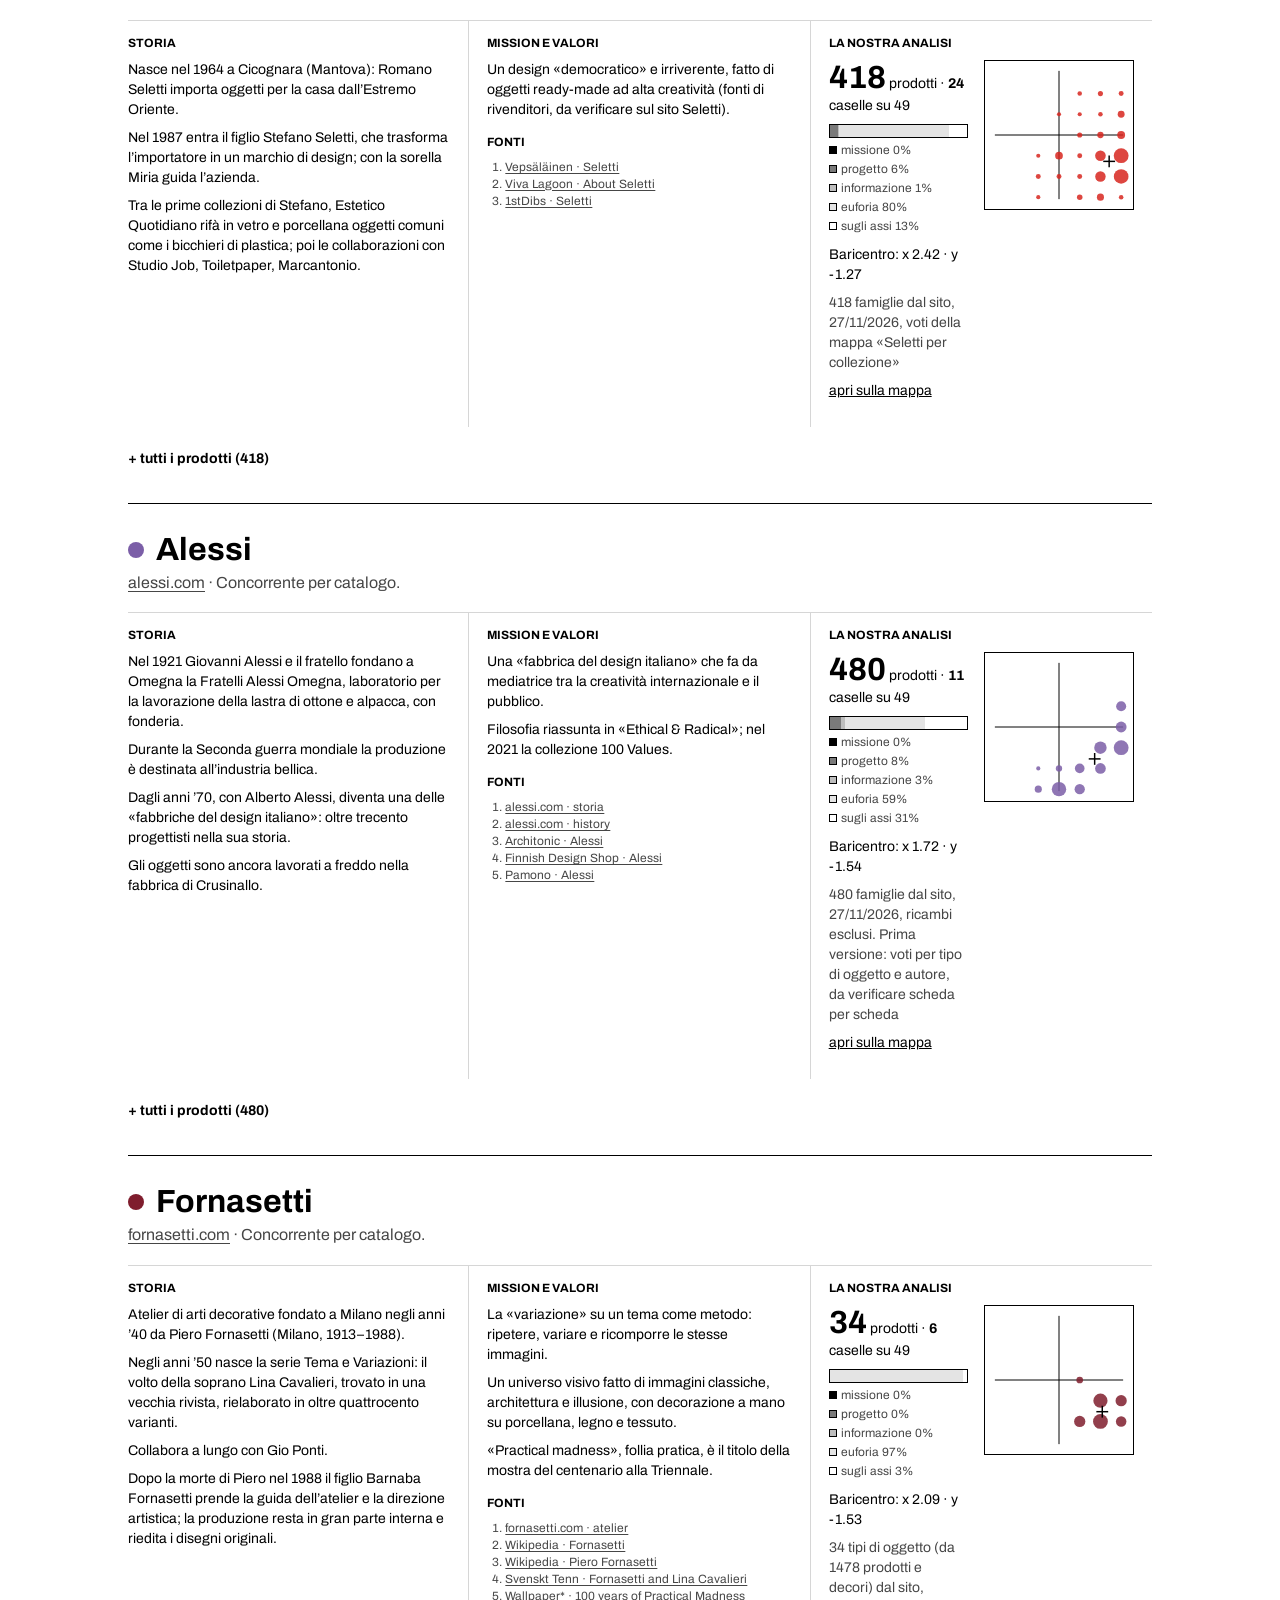
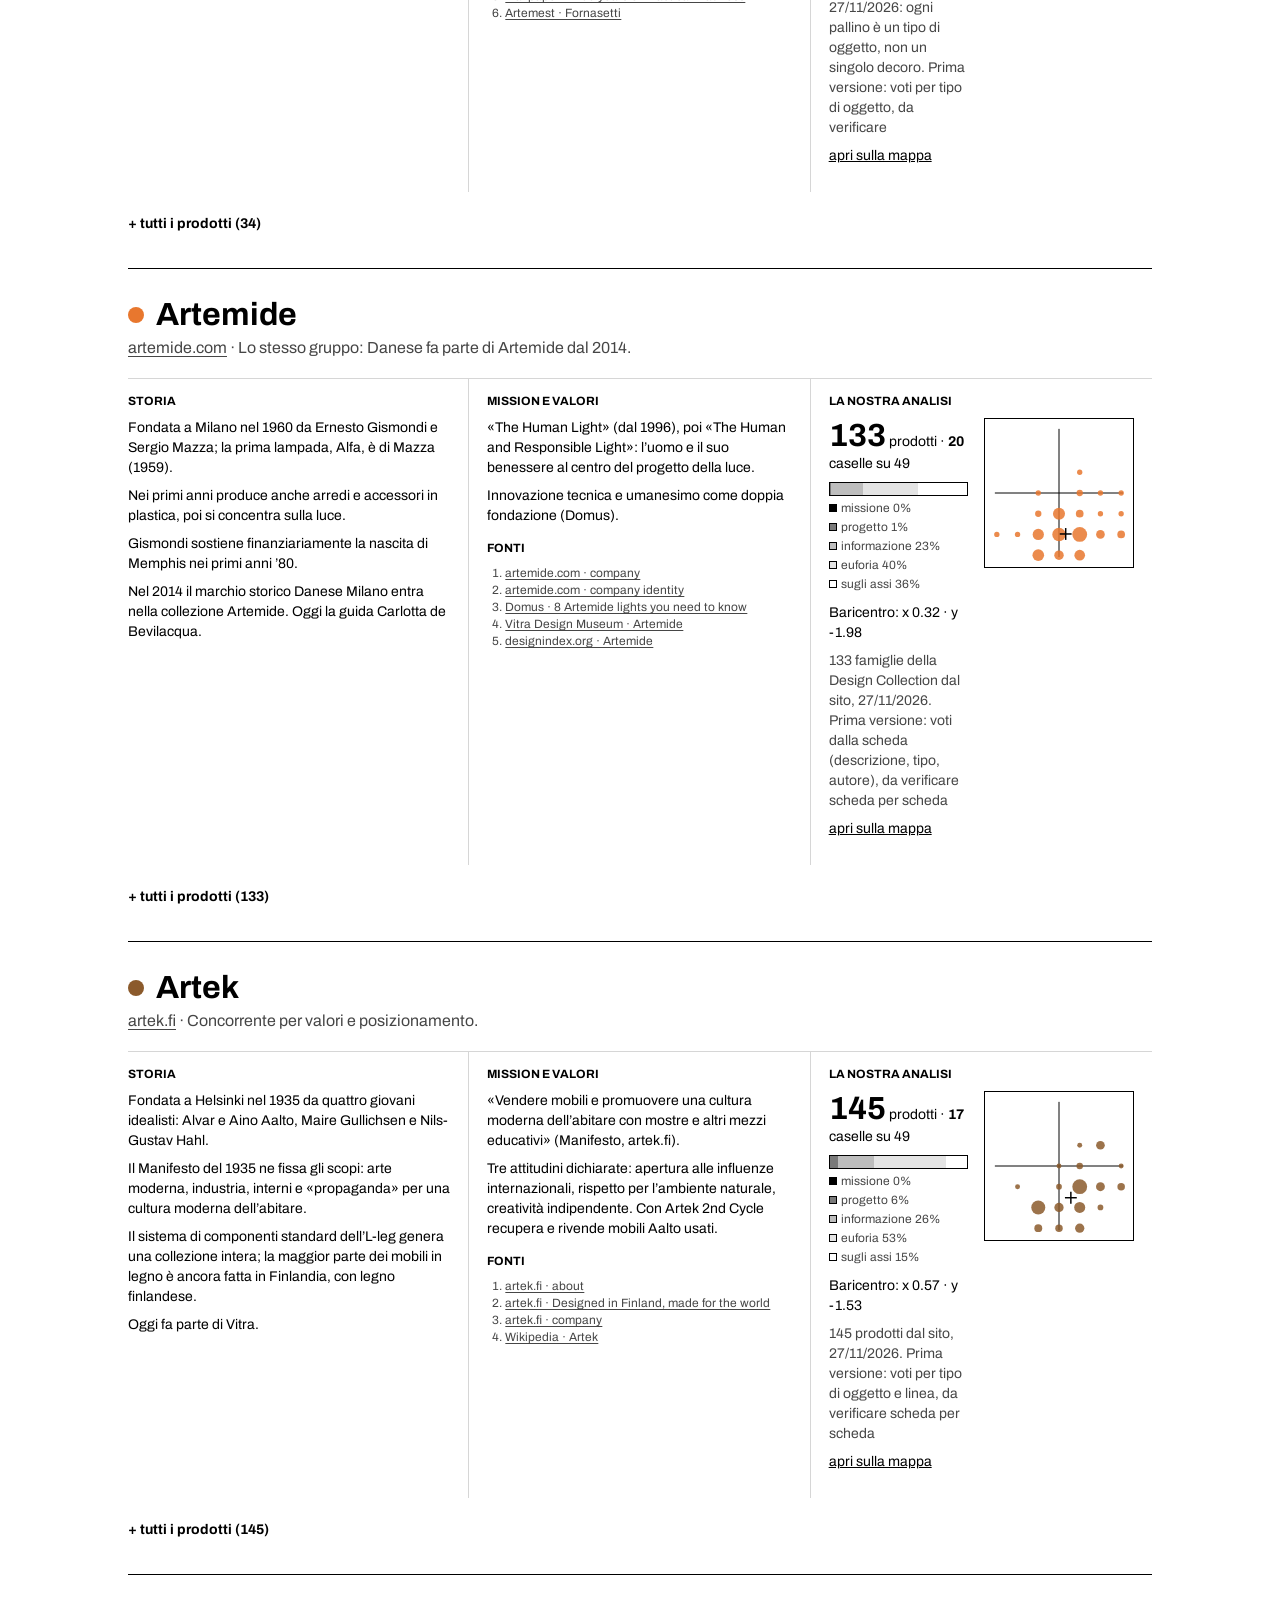
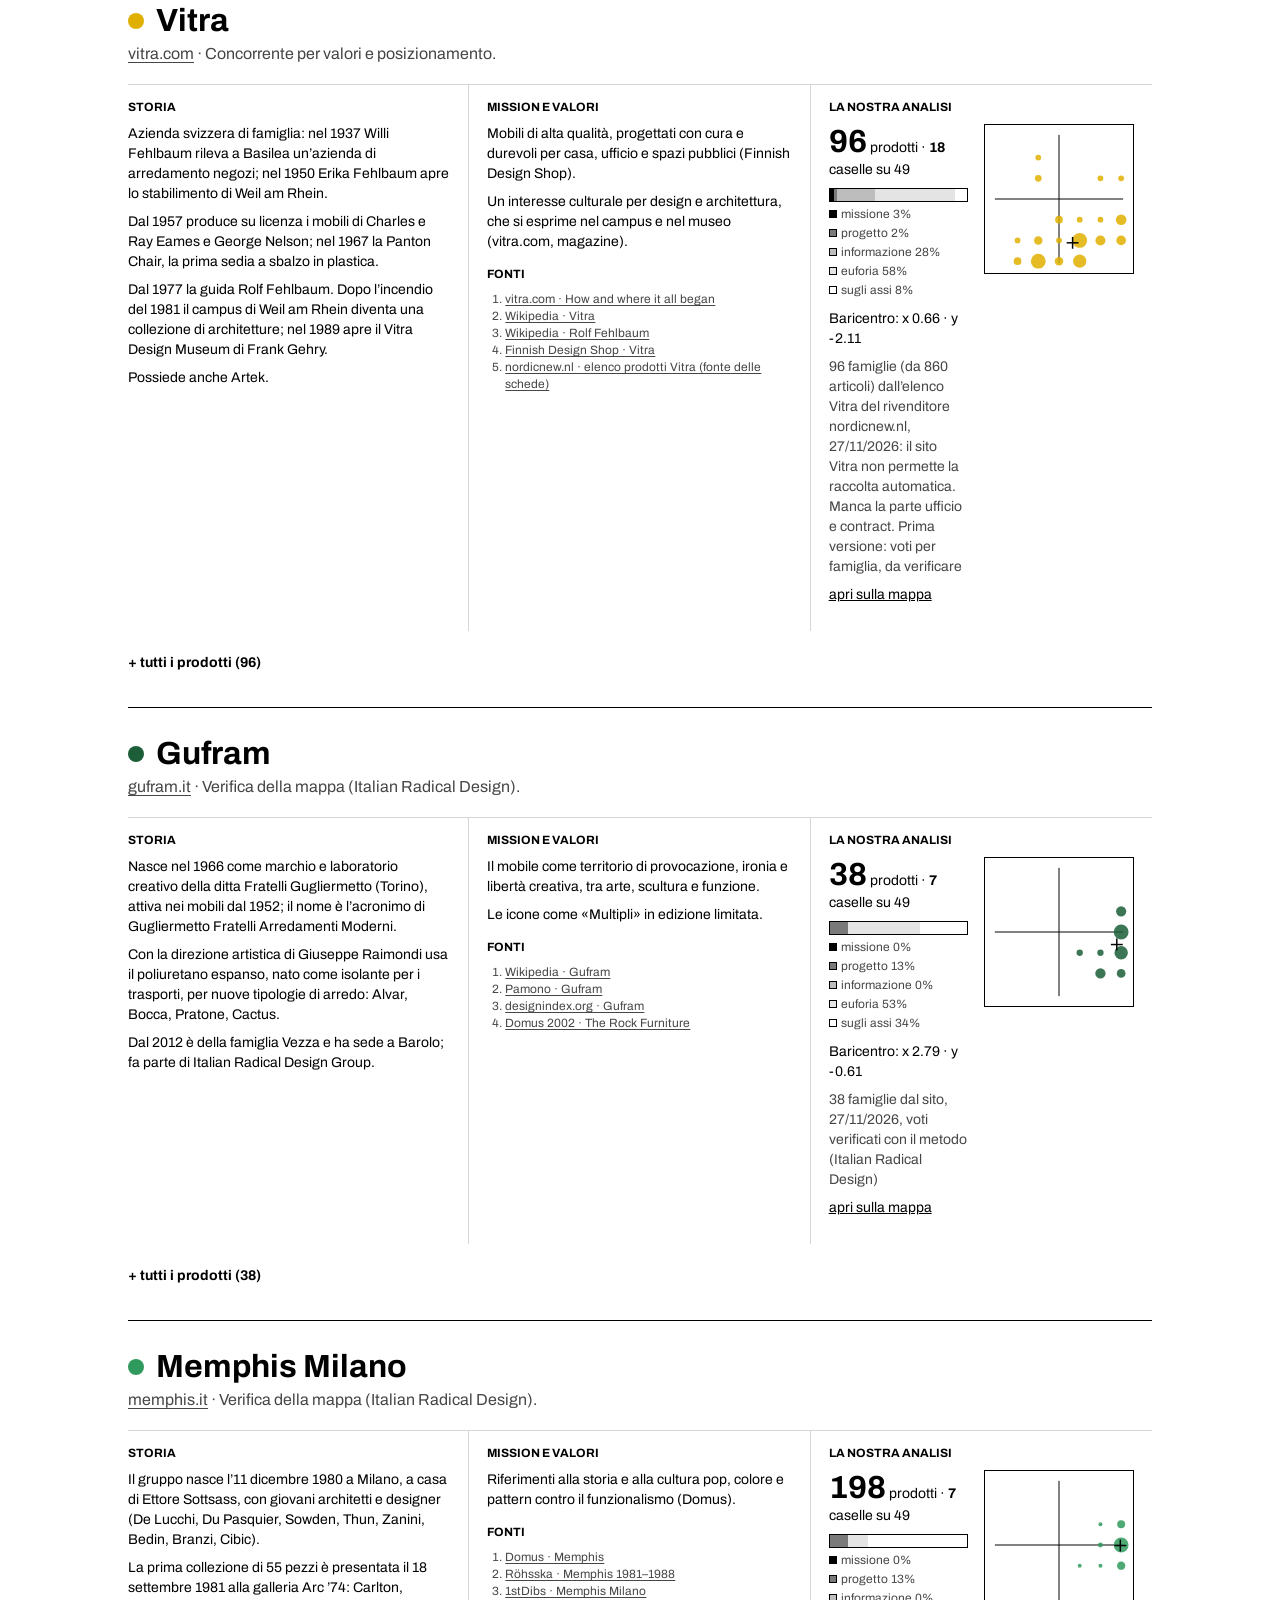
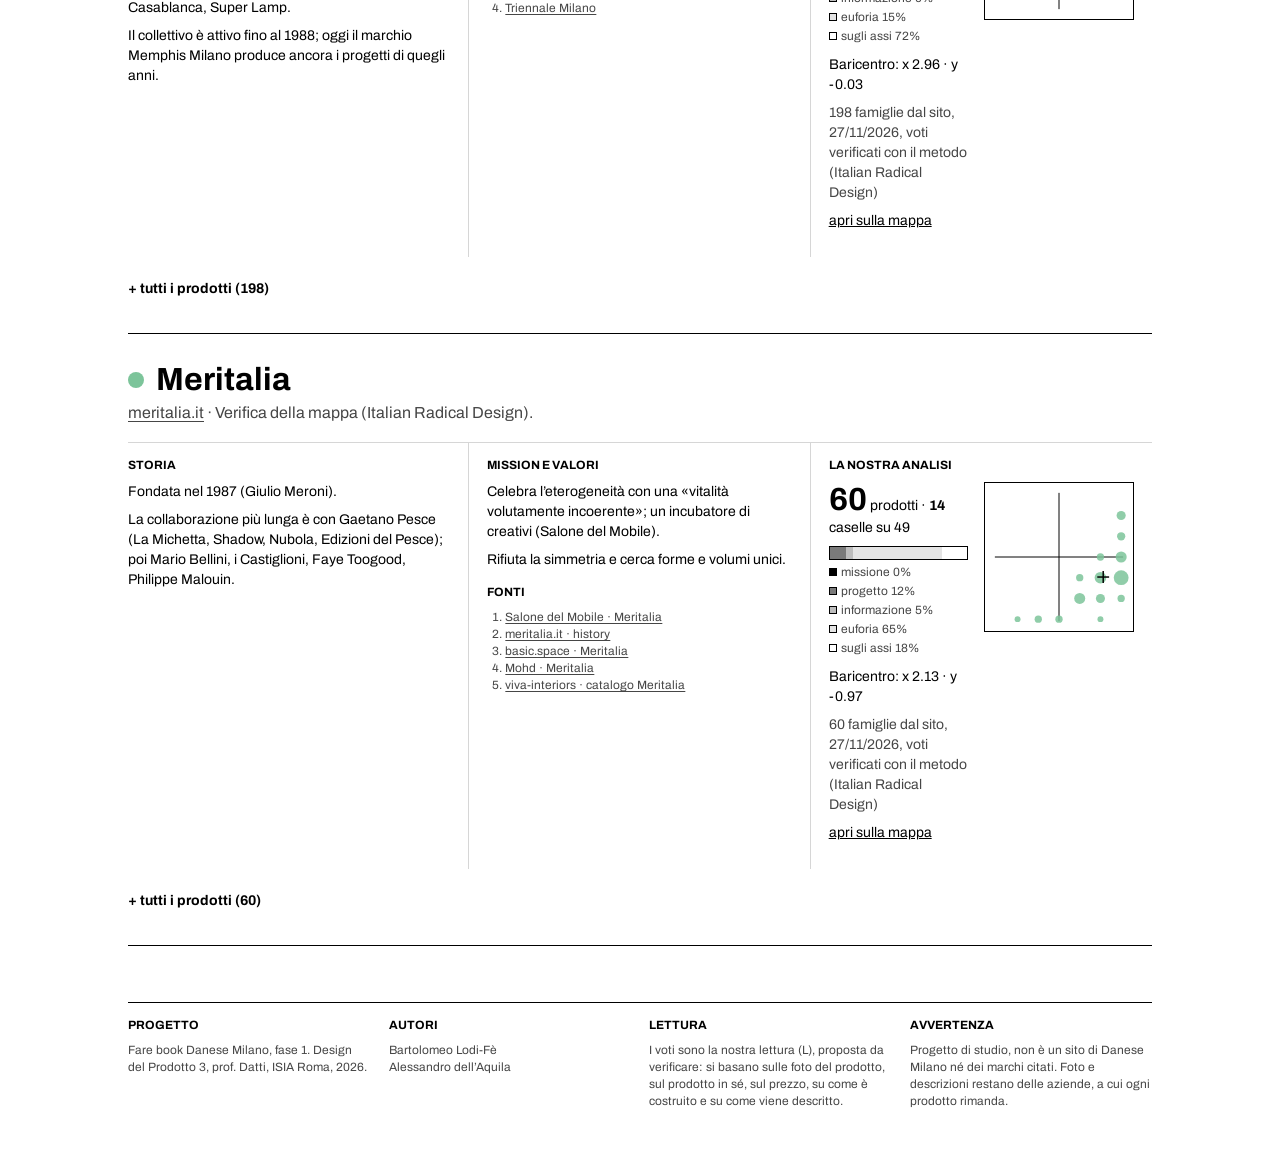
==== commit 8e465064: "Pagina tipologiche: le 8 tavole v2, legenda e fonti Co-Authored-By: Claude Opus 5.5 <noreply@anthrop" ====
--- a/archivio.html
+++ b/archivio.html
@@ -65,7 +65,7 @@
 <div class="wrap">
 <header class="top">
  <a class="brand" href="index.html">mapping dei valori<span>Fare book Danese · ISIA Roma</span></a>
- <nav class="menu"><a href="index.html">mappe</a><a href="metodo.html">metodo</a><a href="archivio.html" aria-current="page">archivio</a><a href="progetto.html">progetto e fonti</a></nav>
+ <nav class="menu"><a href="index.html">mappe</a><a href="metodo.html">metodo</a><a href="tipologiche.html">tipologiche</a><a href="archivio.html" aria-current="page">archivio</a><a href="progetto.html">progetto e fonti</a></nav>
 </header>
 <div class="lead">
  <h1>Archivio</h1>
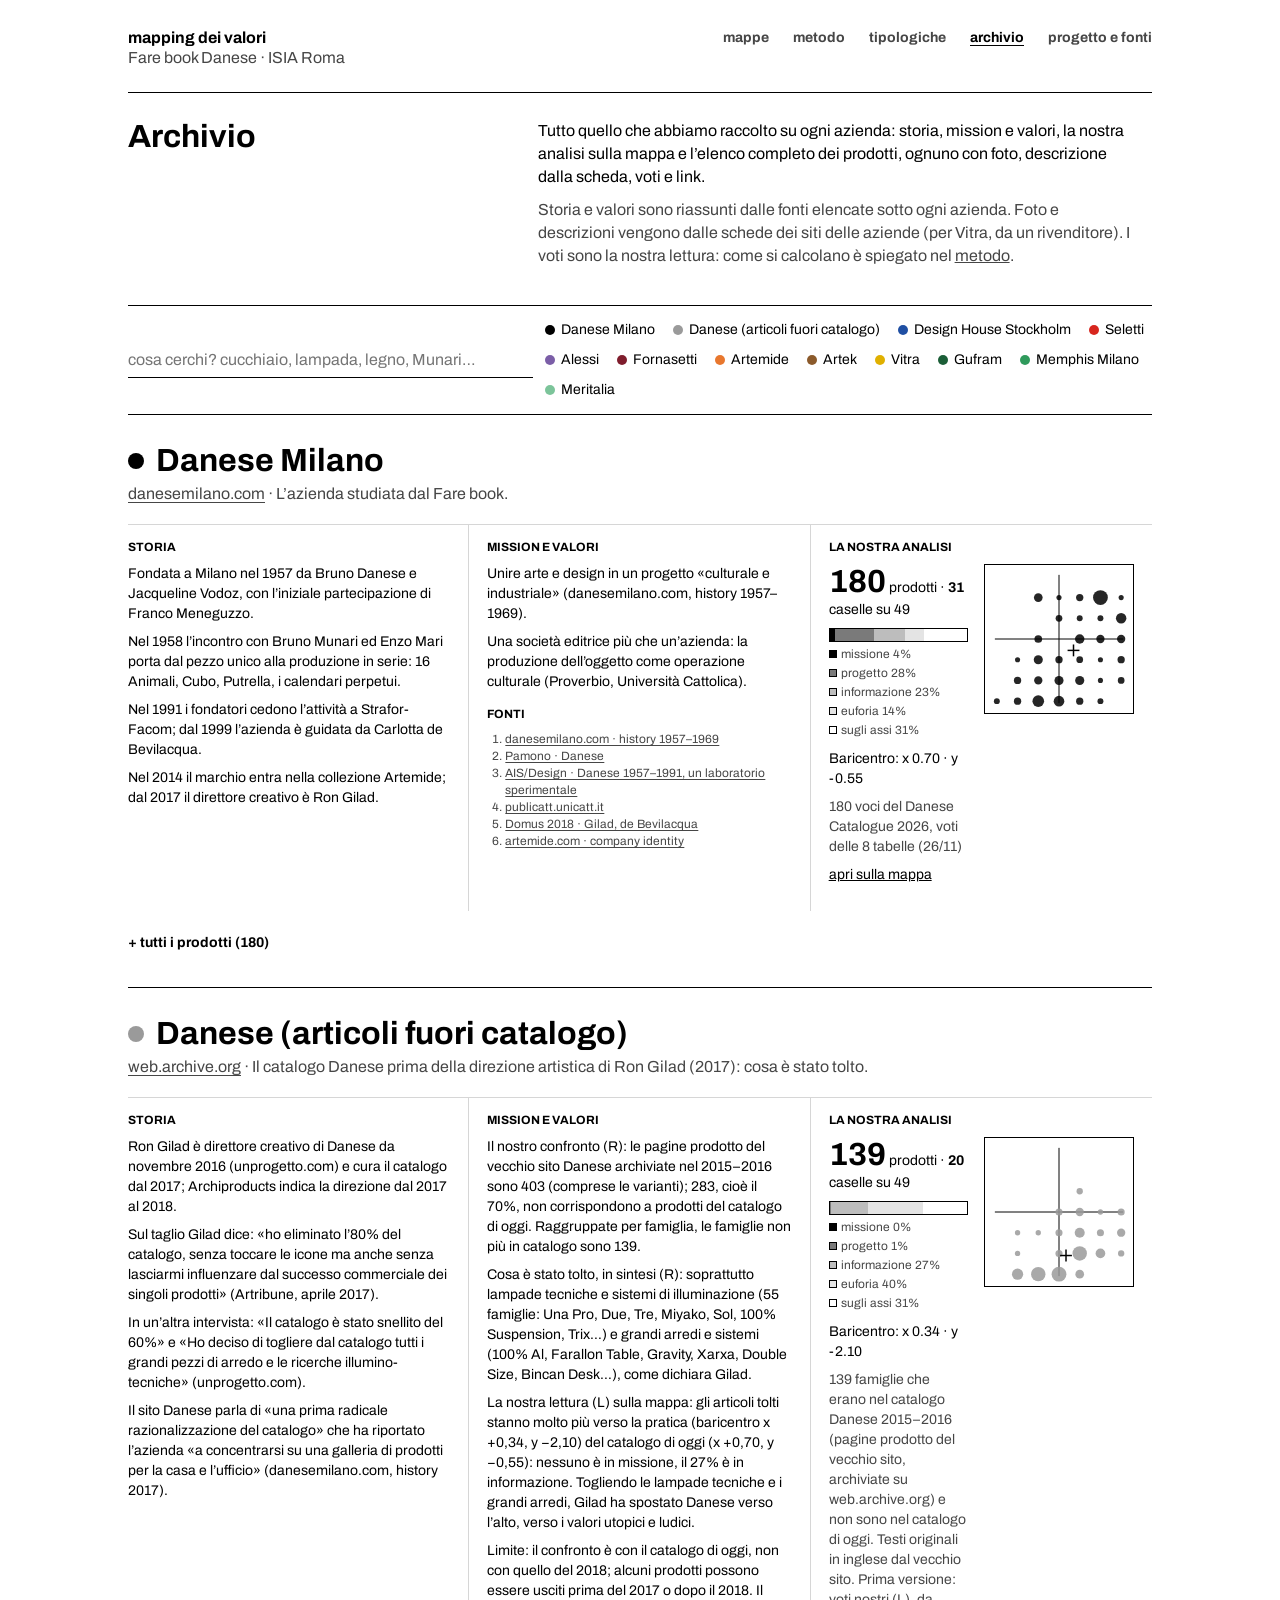
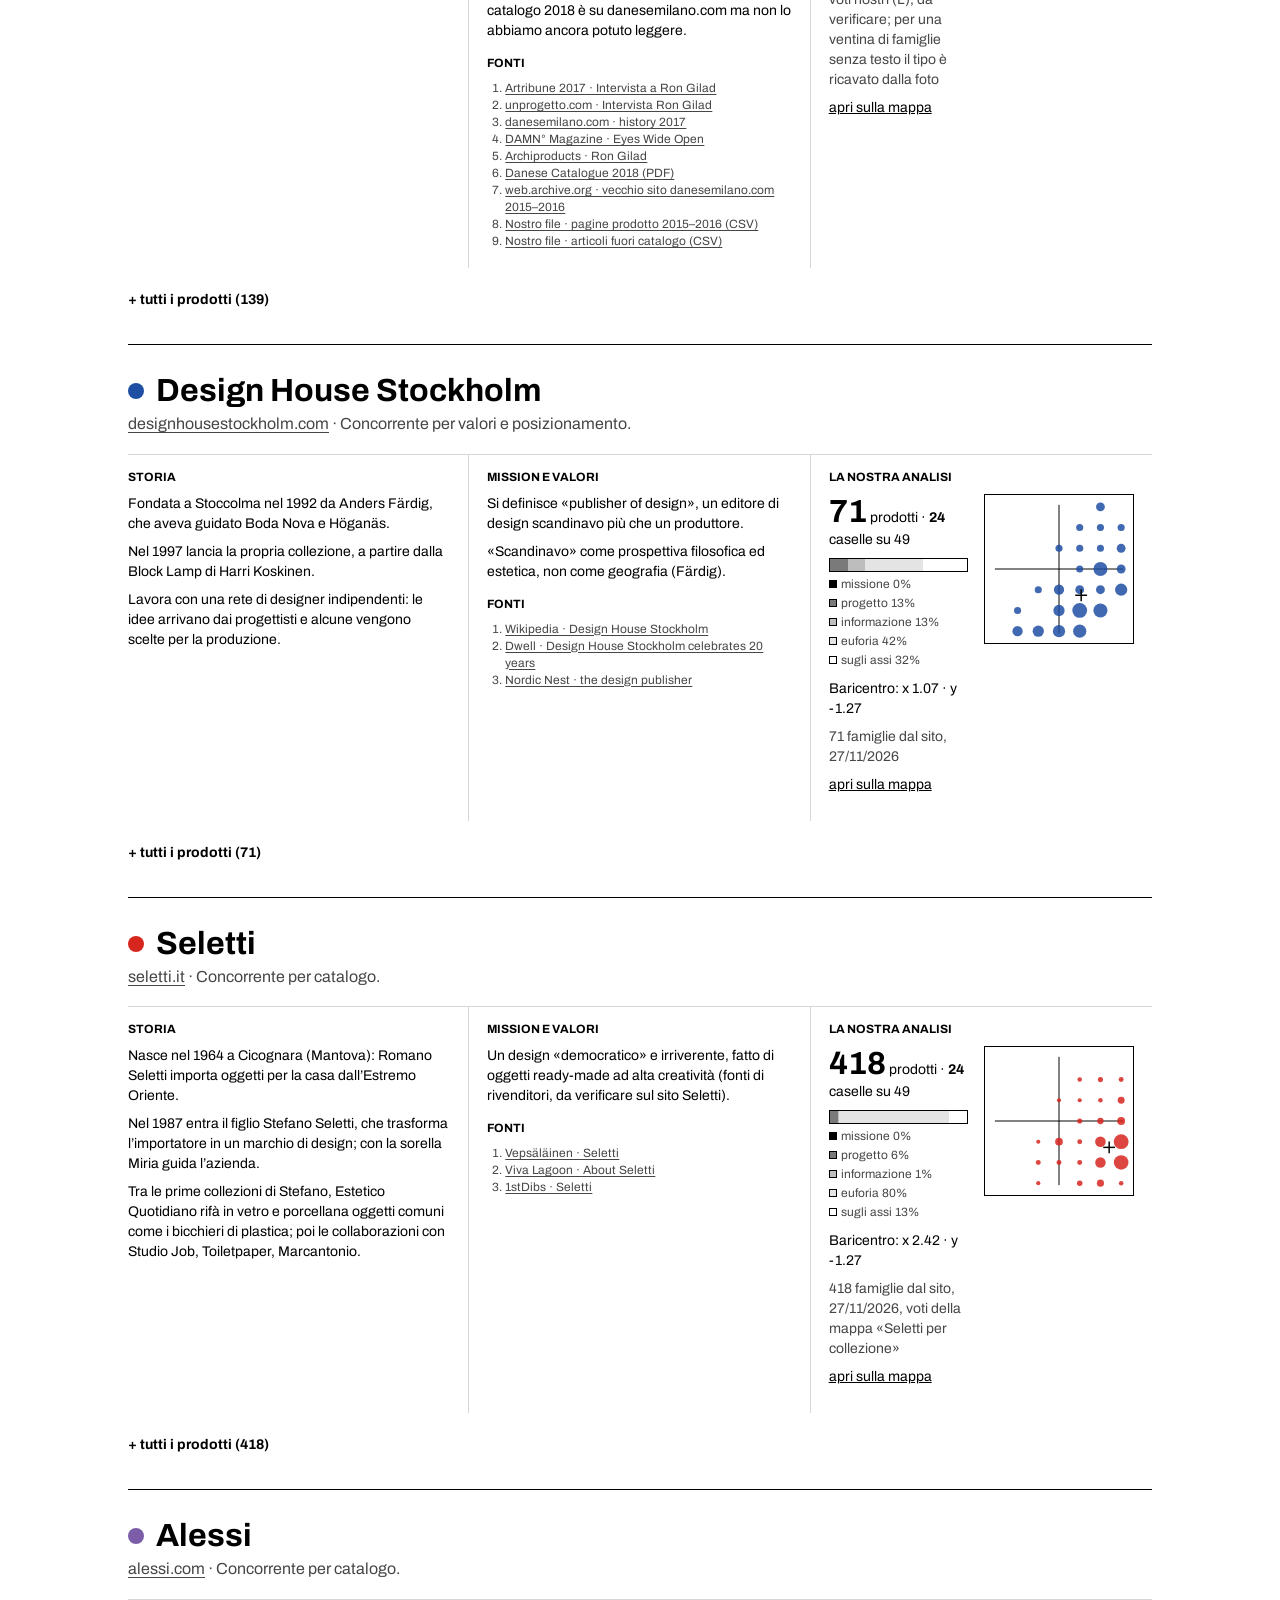
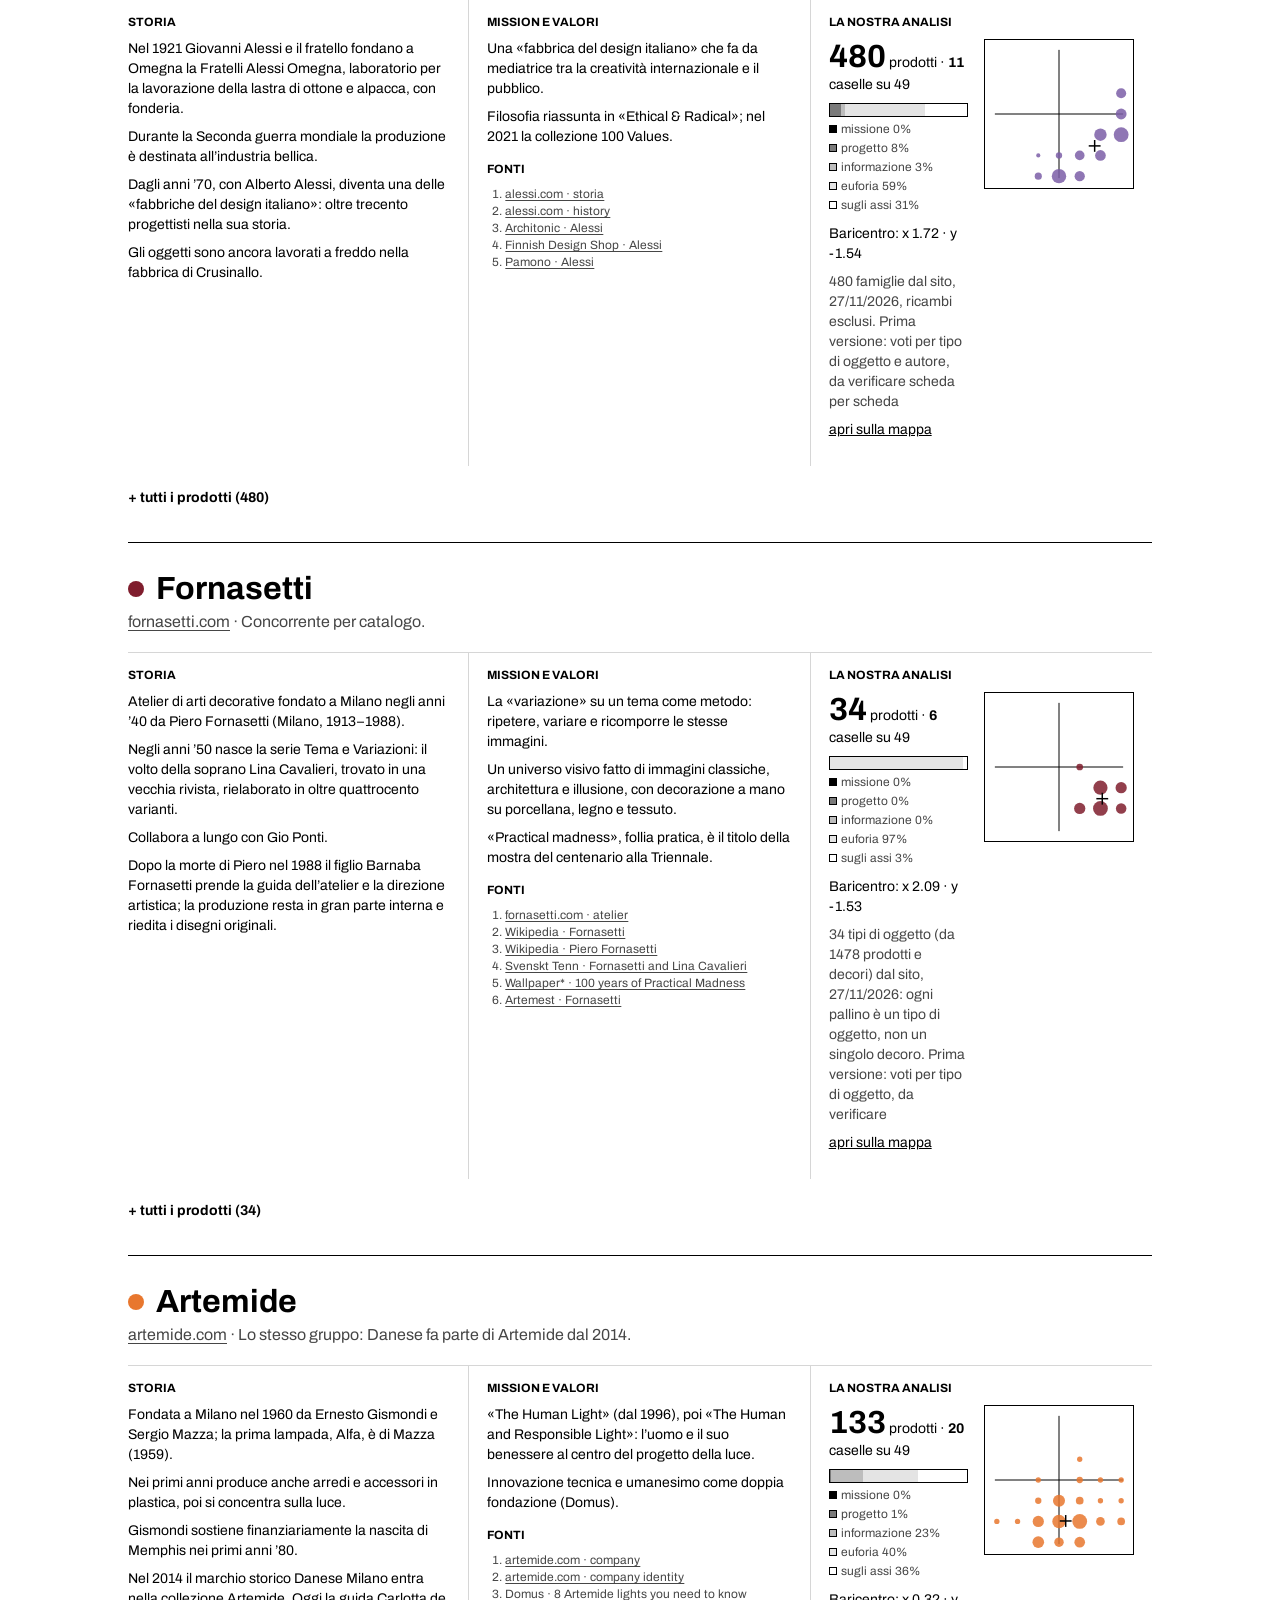
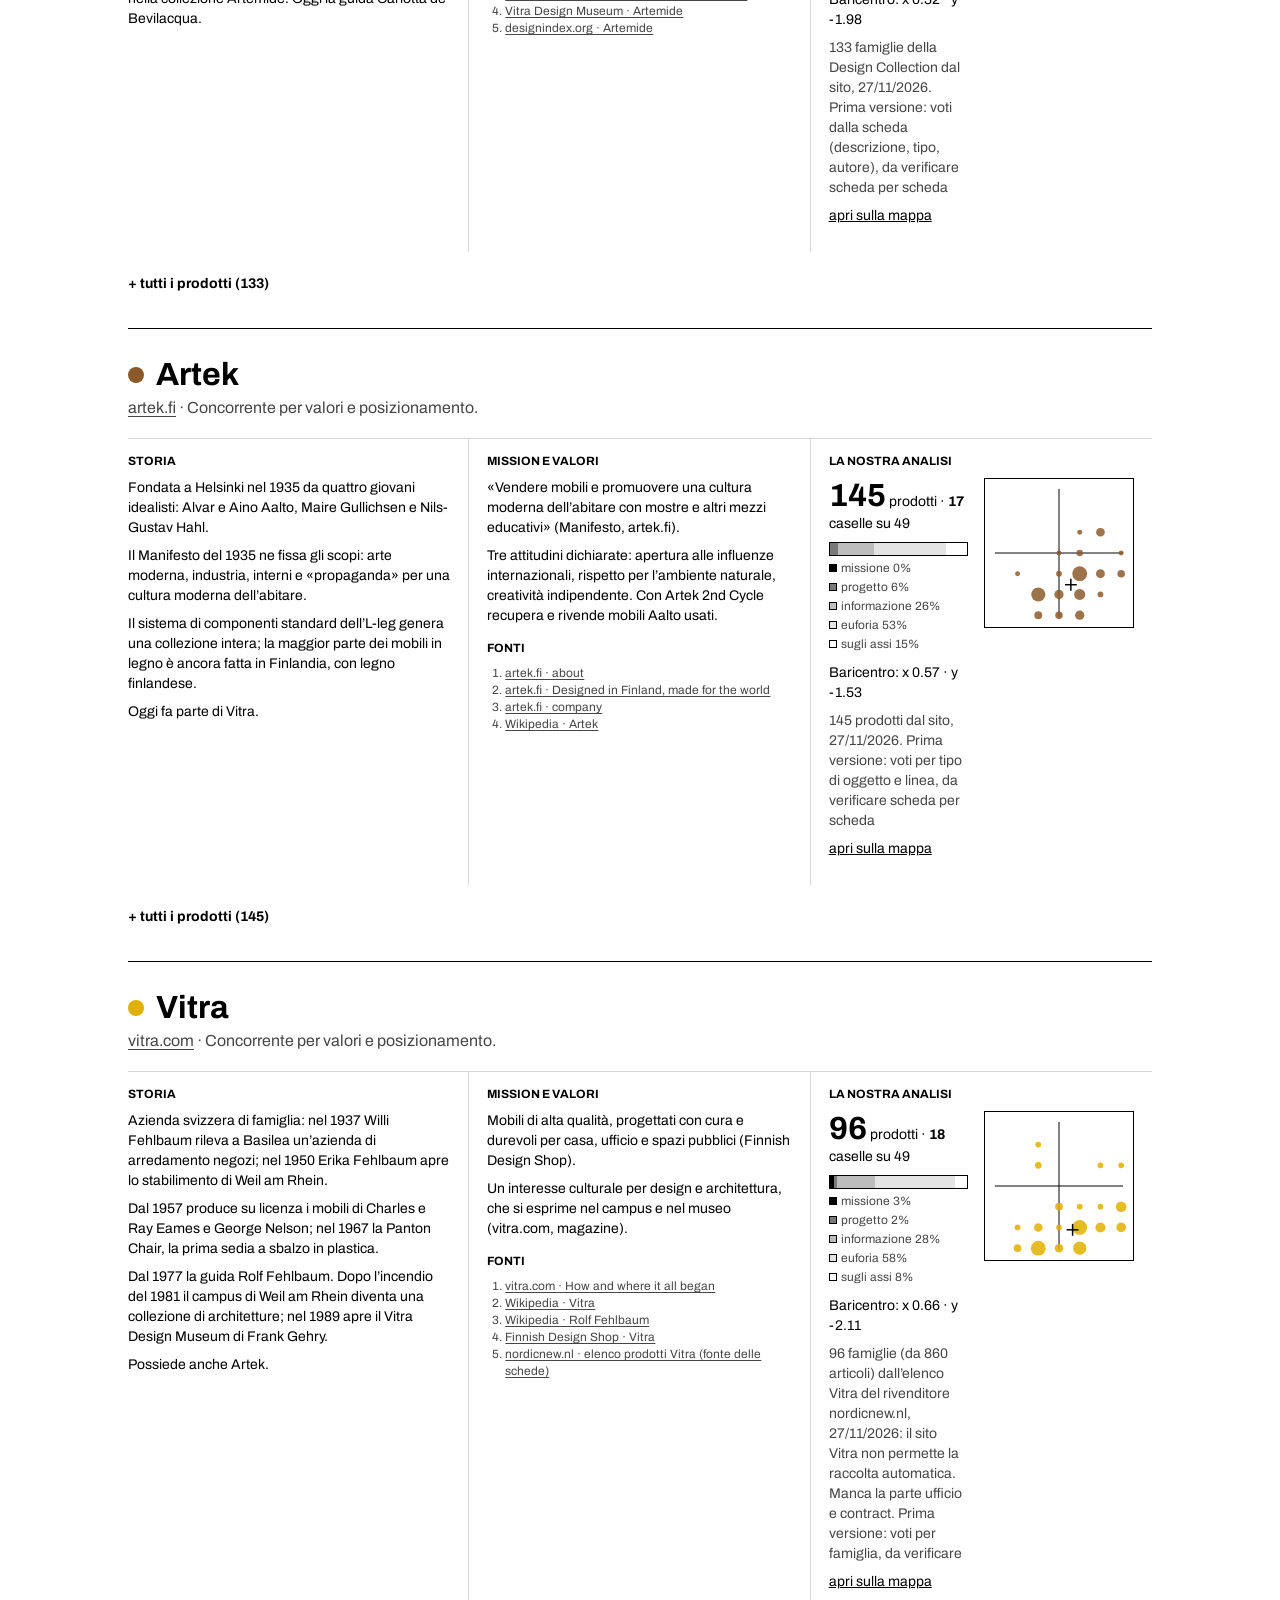
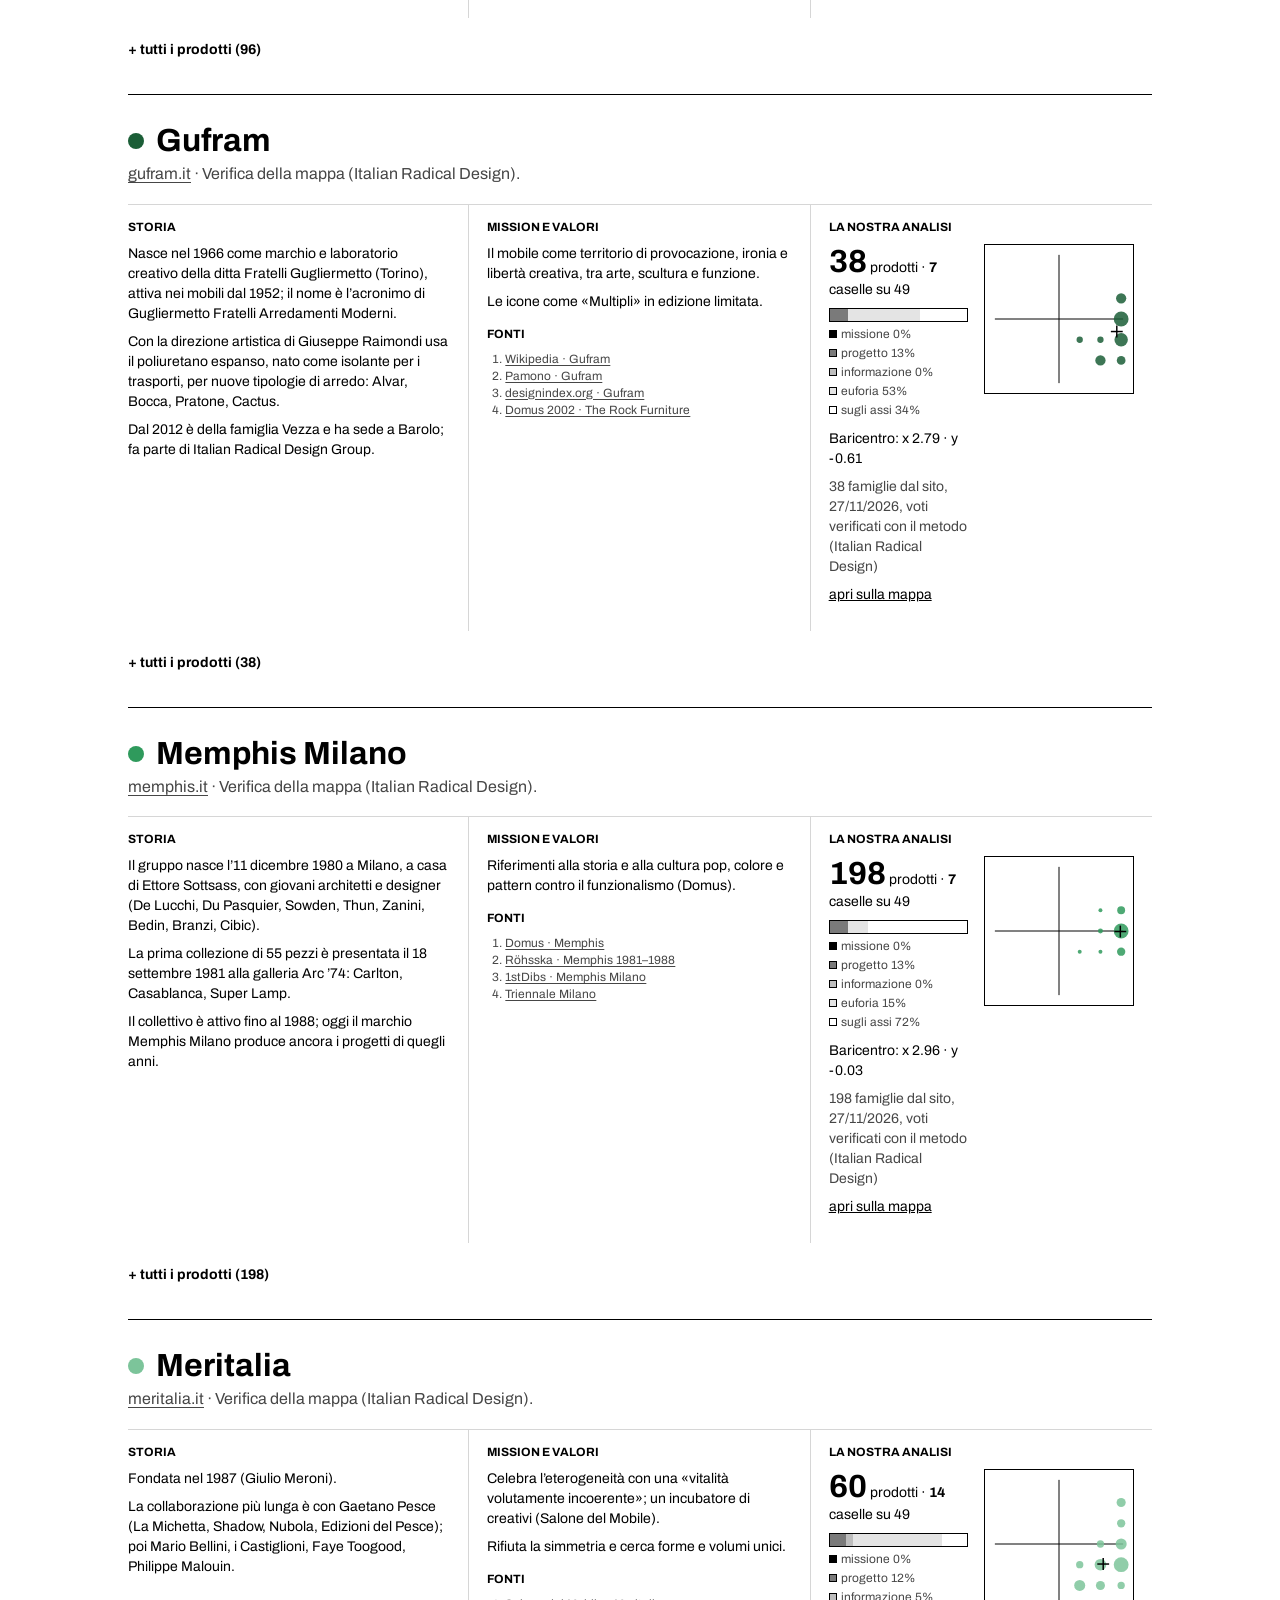
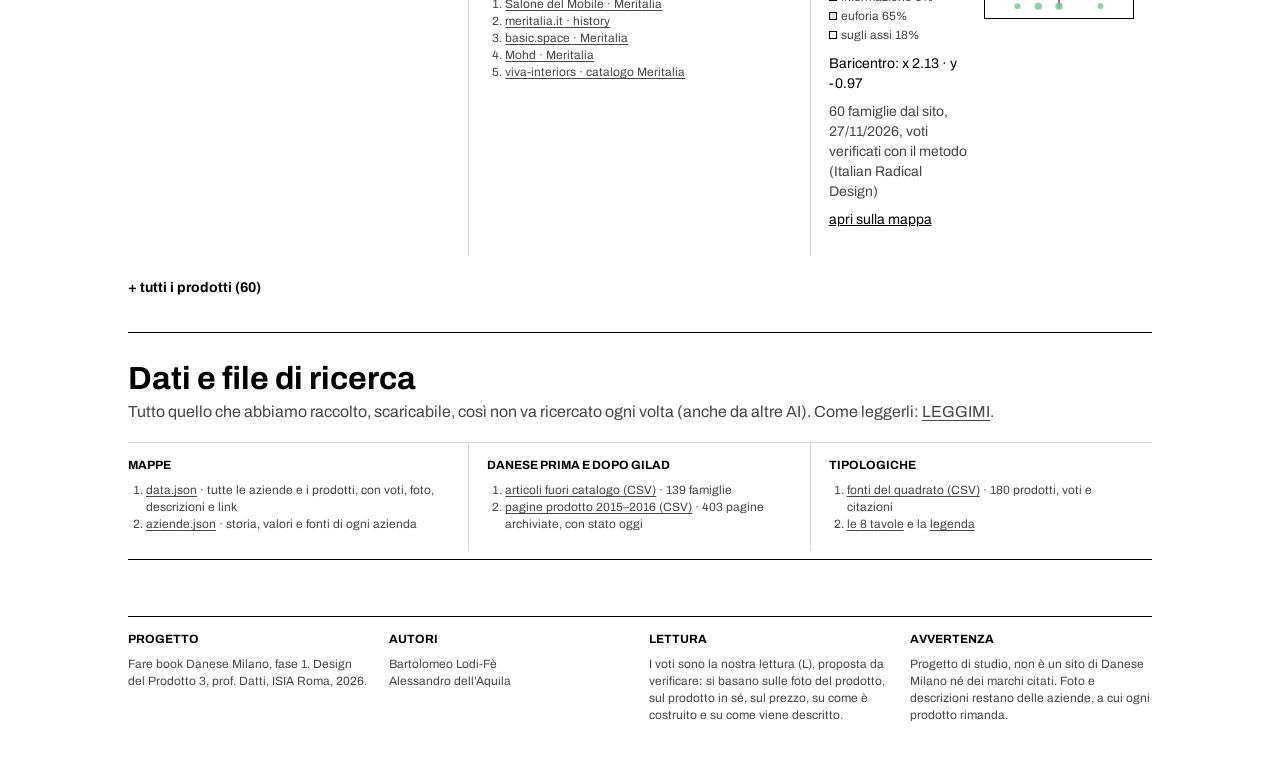
==== commit 6a901d41: "Danese articoli fuori catalogo (2015-2016 vs oggi), dati scaricabili in archivio Co-Authored-By: Cla" ====
--- a/archivio.html
+++ b/archivio.html
@@ -74,6 +74,12 @@
 </div>
 <div class="bar"><input type="search" id="q" placeholder="cosa cerchi? cucchiaio, lampada, legno, Munari…" autocomplete="off"><div class="row" id="nav"></div></div>
 <main id="arch"><p class="none">Caricamento…</p></main>
+<section class="az" id="a-dati"><h2>Dati e file di ricerca</h2>
+<p class="sub">Tutto quello che abbiamo raccolto, scaricabile, così non va ricercato ogni volta (anche da altre AI). Come leggerli: <a href="dati/LEGGIMI.md" target="_blank" rel="noopener">LEGGIMI</a>.</p>
+<div class="cols"><div><h3>Mappe</h3><ol><li><a href="data.json" download>data.json</a> · tutte le aziende e i prodotti, con voti, foto, descrizioni e link</li><li><a href="aziende.json" download>aziende.json</a> · storia, valori e fonti di ogni azienda</li></ol></div>
+<div><h3>Danese prima e dopo Gilad</h3><ol><li><a href="dati/danese_fuori_catalogo.csv" download>articoli fuori catalogo (CSV)</a> · 139 famiglie</li><li><a href="dati/danese_sito_2015_2016_pagine_prodotto.csv" download>pagine prodotto 2015–2016 (CSV)</a> · 403 pagine archiviate, con stato oggi</li></ol></div>
+<div><h3>Tipologiche</h3><ol><li><a href="tipologiche/fonti-quadrato.csv" download>fonti del quadrato (CSV)</a> · 180 prodotti, voti e citazioni</li><li><a href="tipologiche.html">le 8 tavole</a> e la <a href="tipologiche/legenda.pdf" target="_blank" rel="noopener">legenda</a></li></ol></div></div>
+</section>
 <footer>
  <div><p><b>Progetto</b></p><p>Fare book Danese Milano, fase 1. Design del Prodotto 3, prof. Datti, ISIA Roma, 2026.</p></div>
  <div><p><b>Autori</b></p><p>Bartolomeo Lodi-Fè<br>Alessandro dell’Aquila</p></div>
@@ -86,7 +92,7 @@
 {
 const $=id=>document.getElementById(id);
 const esc=s=>String(s==null?'':s).replace(/[&<>"']/g,c=>({'&':'&amp;','<':'&lt;','>':'&gt;','"':'&quot;',"'":'&#39;'}[c]));
-const NAME={U:'U',P:'P',C:'C',L:'L'};
+
 const QN=['missione','progetto','informazione','euforia','sugli assi'],QC=['#000','#7a7a7a','#bdbdbd','#e4e4e4','#fff'];
 const xy=v=>{const [U,P,C,L]=v.split('').map(Number);return [L-C,U-P]};
 const quad=([x,y])=>y>0&&x<0?0:y>0&&x>0?1:y<0&&x<0?2:y<0&&x>0?3:4;
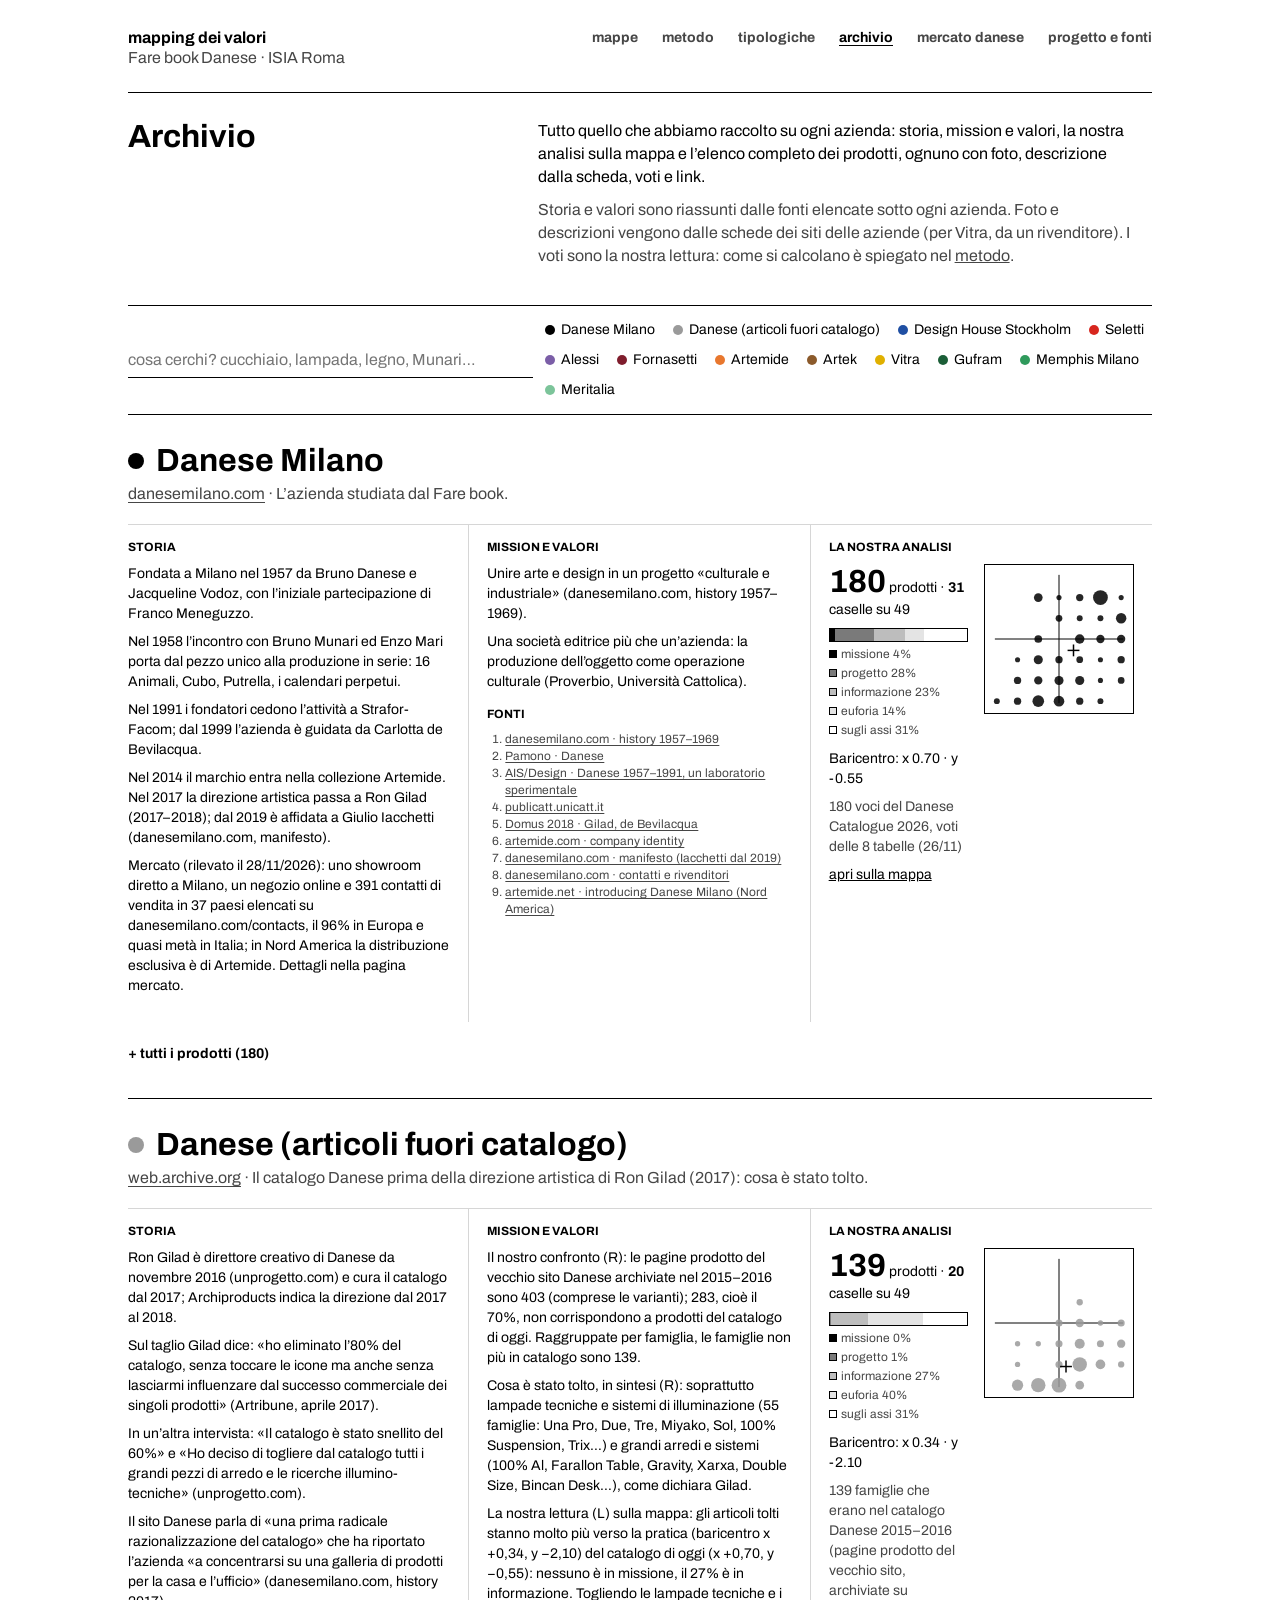
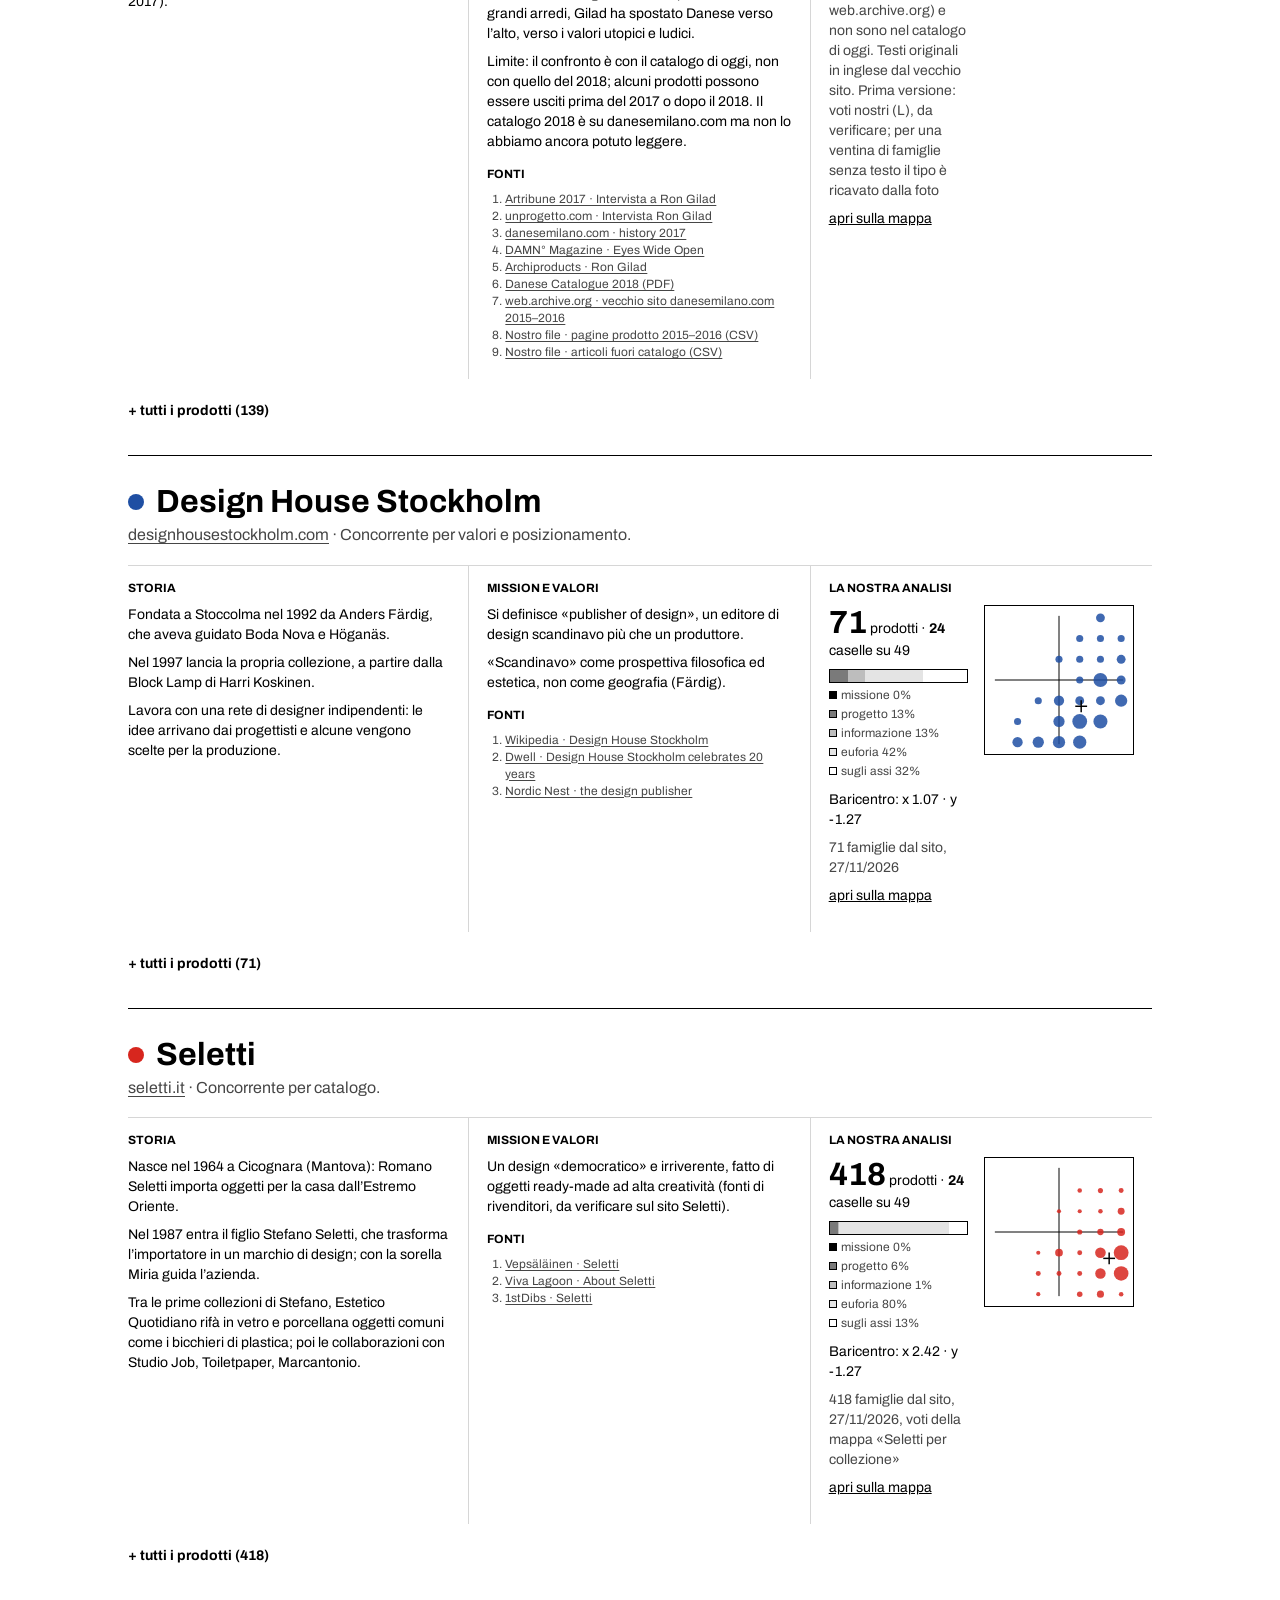
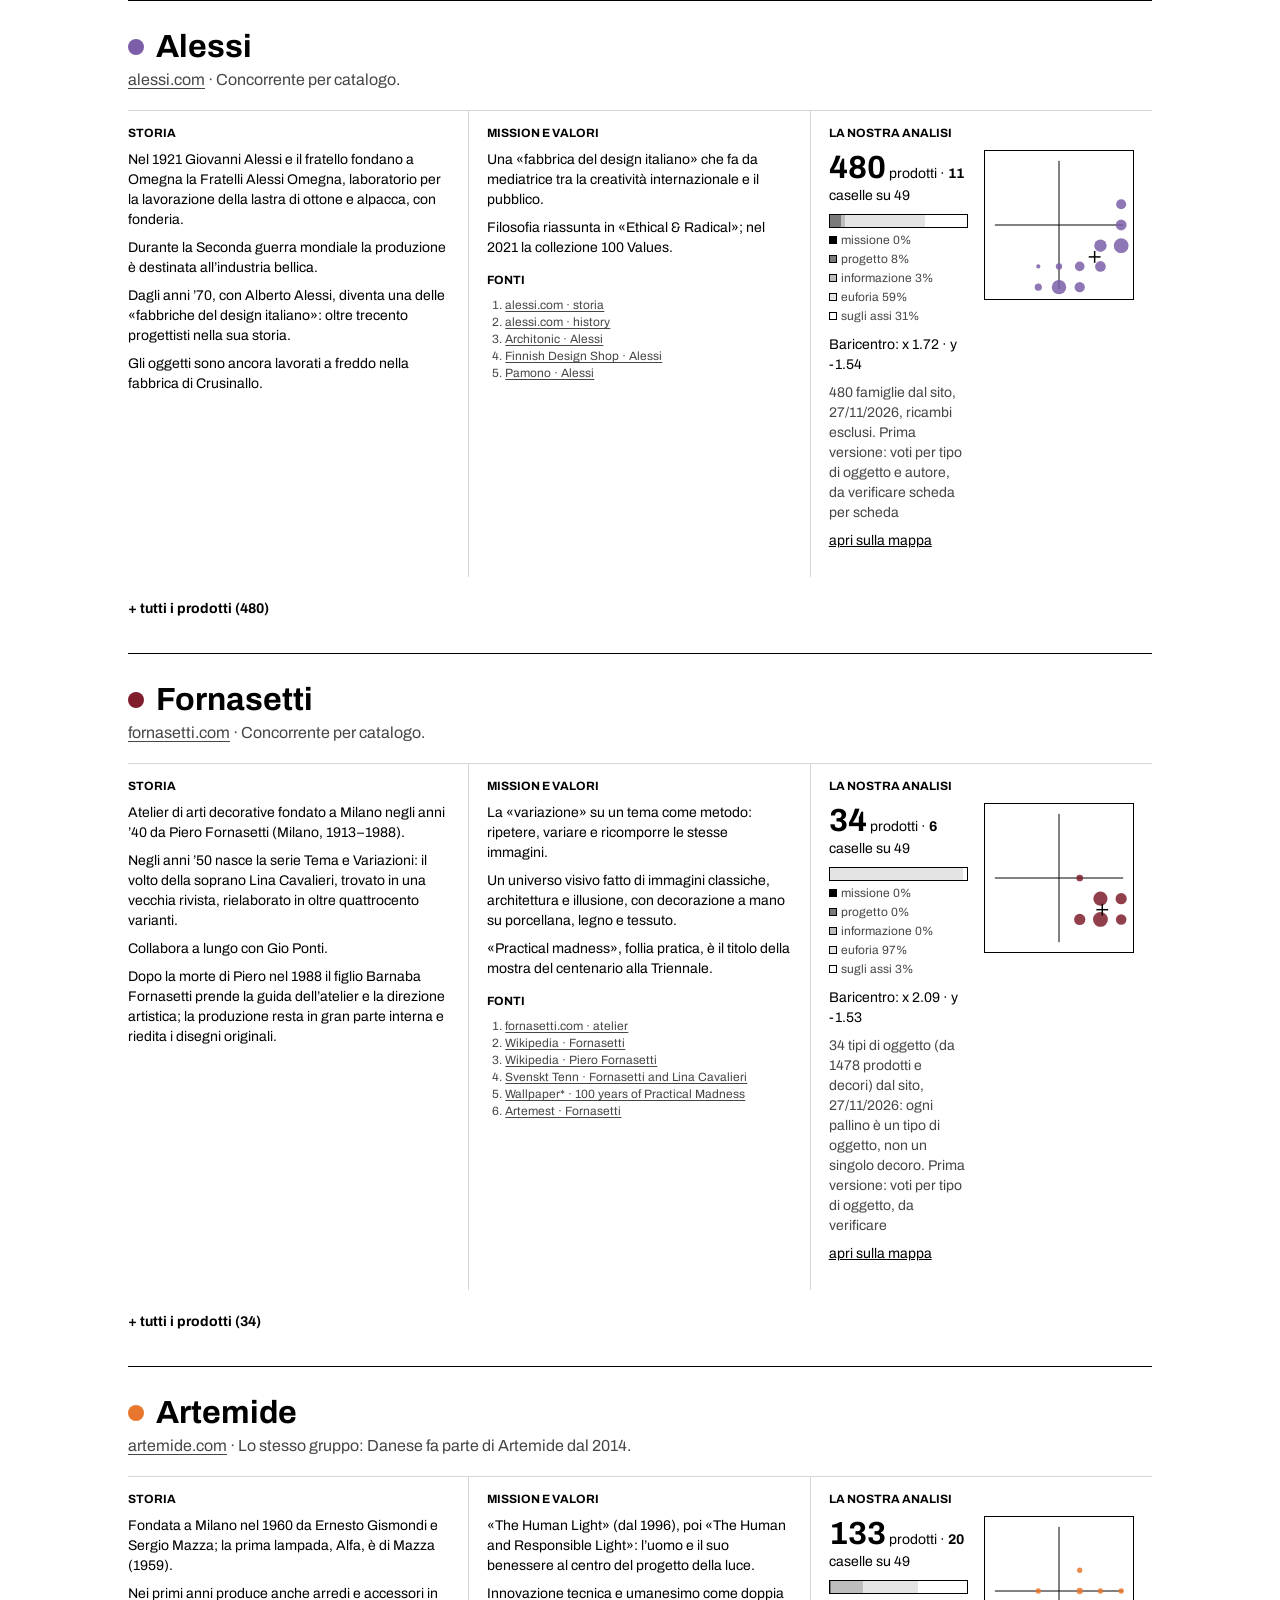
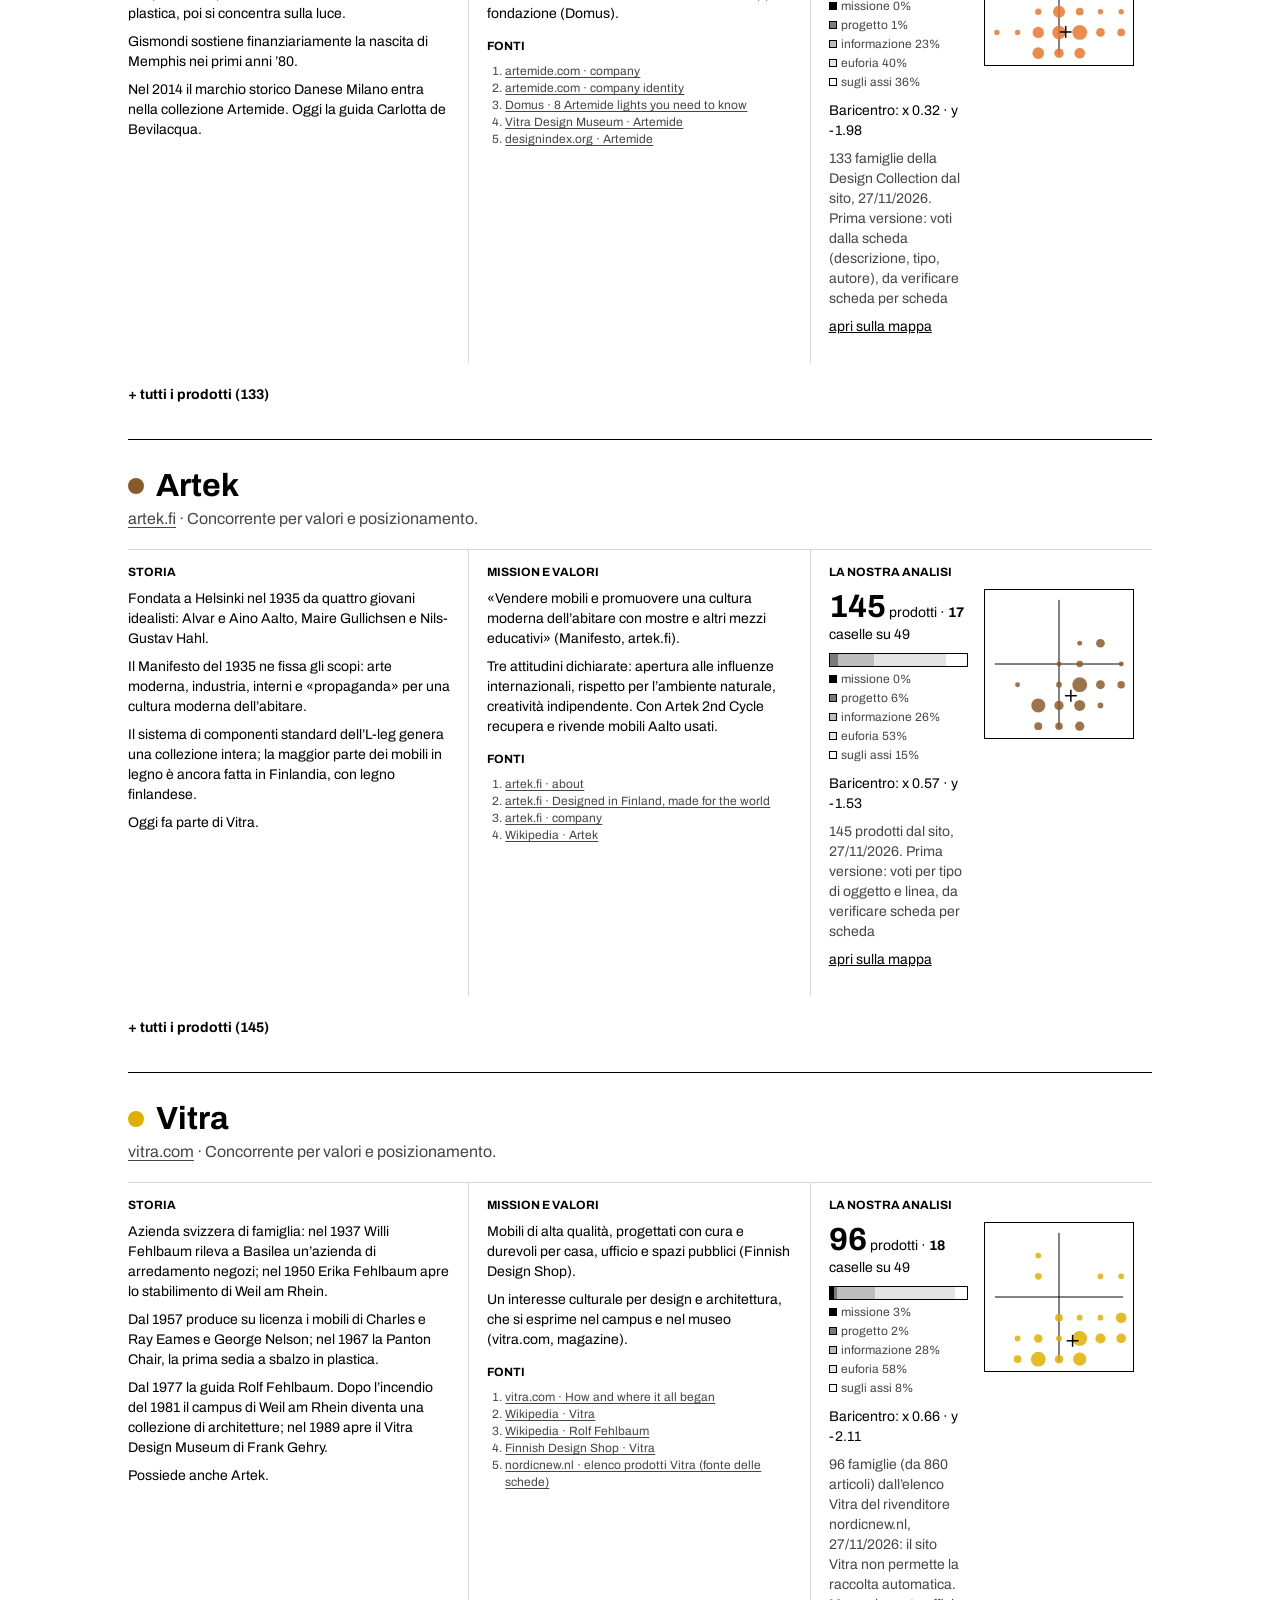
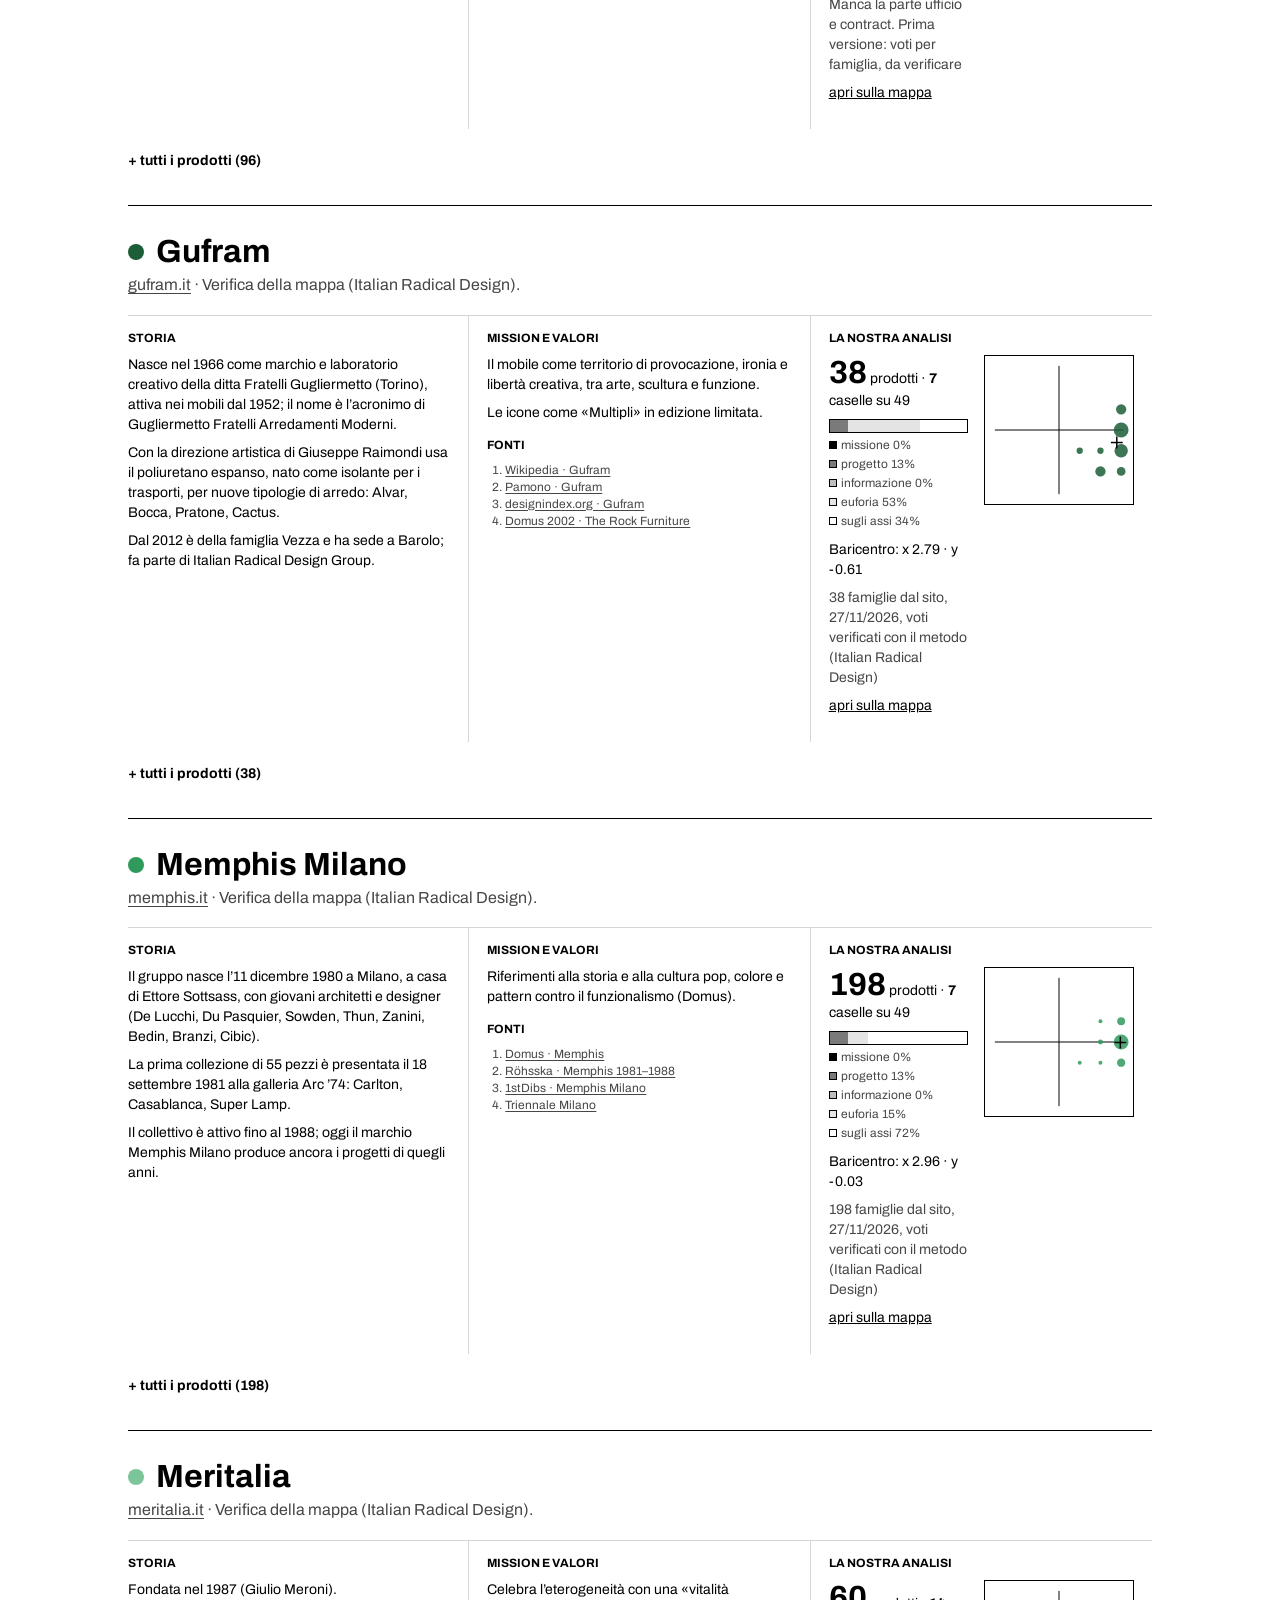
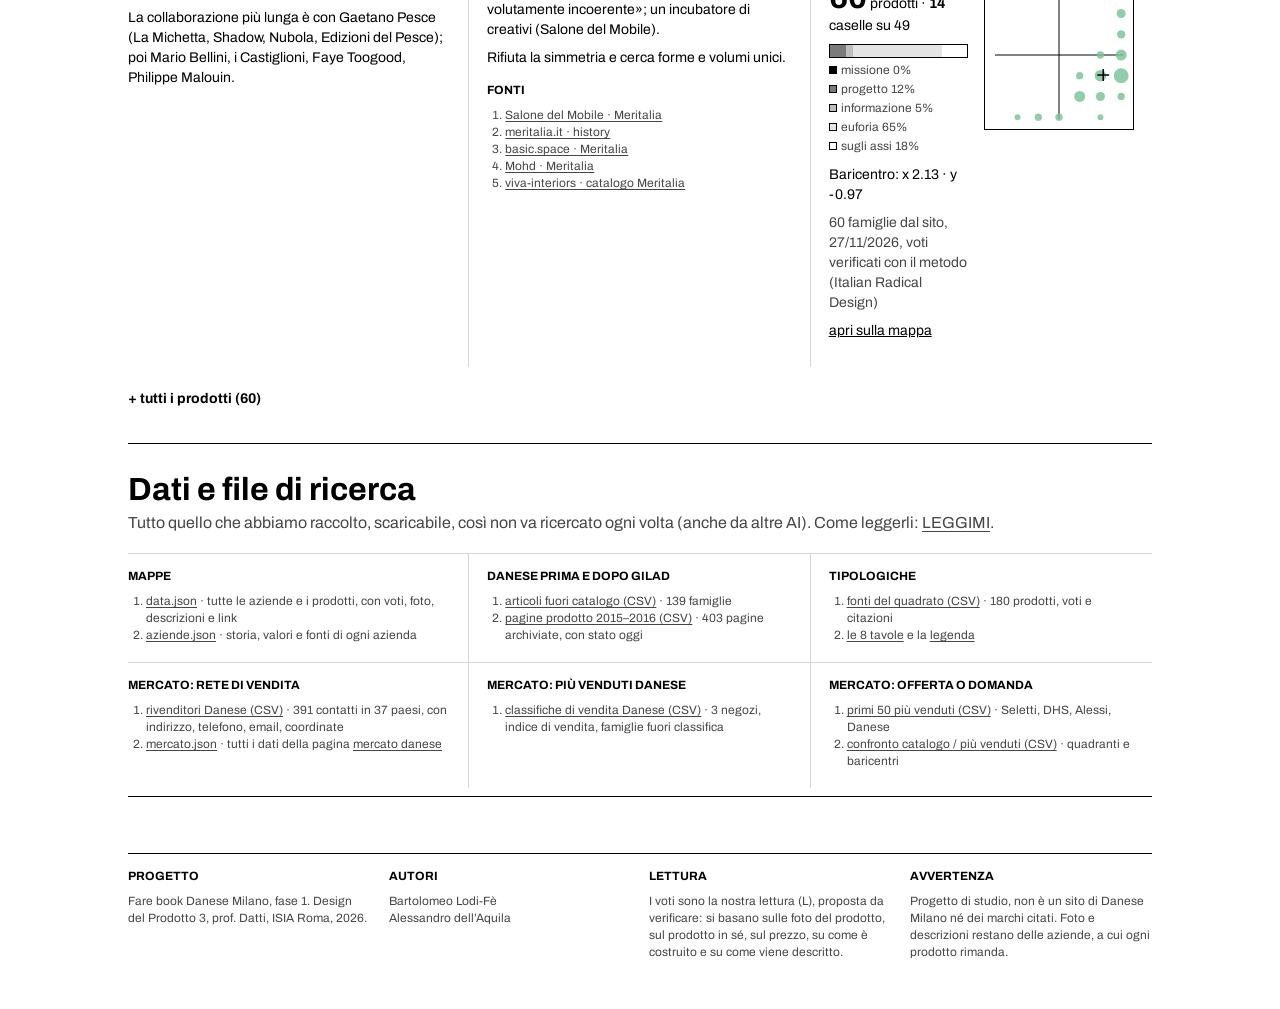
==== commit e5521fb1: "Pagina Mercato Danese: rete di vendita (391 contatti, 37 paesi), più venduti e meno venduti, offerta" ====
--- a/archivio.html
+++ b/archivio.html
@@ -65,7 +65,7 @@
 <div class="wrap">
 <header class="top">
  <a class="brand" href="index.html">mapping dei valori<span>Fare book Danese · ISIA Roma</span></a>
- <nav class="menu"><a href="index.html">mappe</a><a href="metodo.html">metodo</a><a href="tipologiche.html">tipologiche</a><a href="archivio.html" aria-current="page">archivio</a><a href="progetto.html">progetto e fonti</a></nav>
+ <nav class="menu"><a href="index.html">mappe</a><a href="metodo.html">metodo</a><a href="tipologiche.html">tipologiche</a><a href="archivio.html" aria-current="page">archivio</a><a href="mercato.html">mercato danese</a><a href="progetto.html">progetto e fonti</a></nav>
 </header>
 <div class="lead">
  <h1>Archivio</h1>
@@ -79,6 +79,9 @@
 <div class="cols"><div><h3>Mappe</h3><ol><li><a href="data.json" download>data.json</a> · tutte le aziende e i prodotti, con voti, foto, descrizioni e link</li><li><a href="aziende.json" download>aziende.json</a> · storia, valori e fonti di ogni azienda</li></ol></div>
 <div><h3>Danese prima e dopo Gilad</h3><ol><li><a href="dati/danese_fuori_catalogo.csv" download>articoli fuori catalogo (CSV)</a> · 139 famiglie</li><li><a href="dati/danese_sito_2015_2016_pagine_prodotto.csv" download>pagine prodotto 2015–2016 (CSV)</a> · 403 pagine archiviate, con stato oggi</li></ol></div>
 <div><h3>Tipologiche</h3><ol><li><a href="tipologiche/fonti-quadrato.csv" download>fonti del quadrato (CSV)</a> · 180 prodotti, voti e citazioni</li><li><a href="tipologiche.html">le 8 tavole</a> e la <a href="tipologiche/legenda.pdf" target="_blank" rel="noopener">legenda</a></li></ol></div></div>
+<div class="cols"><div><h3>Mercato: rete di vendita</h3><ol><li><a href="dati/danese_rivenditori.csv" download>rivenditori Danese (CSV)</a> · 391 contatti in 37 paesi, con indirizzo, telefono, email, coordinate</li><li><a href="mercato.json" download>mercato.json</a> · tutti i dati della pagina <a href="mercato.html">mercato danese</a></li></ol></div>
+<div><h3>Mercato: più venduti Danese</h3><ol><li><a href="dati/danese_classifiche_vendita.csv" download>classifiche di vendita Danese (CSV)</a> · 3 negozi, indice di vendita, famiglie fuori classifica</li></ol></div>
+<div><h3>Mercato: offerta o domanda</h3><ol><li><a href="dati/piu_venduti_top50.csv" download>primi 50 più venduti (CSV)</a> · Seletti, DHS, Alessi, Danese</li><li><a href="dati/piu_venduti_confronto.csv" download>confronto catalogo / più venduti (CSV)</a> · quadranti e baricentri</li></ol></div></div>
 </section>
 <footer>
  <div><p><b>Progetto</b></p><p>Fare book Danese Milano, fase 1. Design del Prodotto 3, prof. Datti, ISIA Roma, 2026.</p></div>
